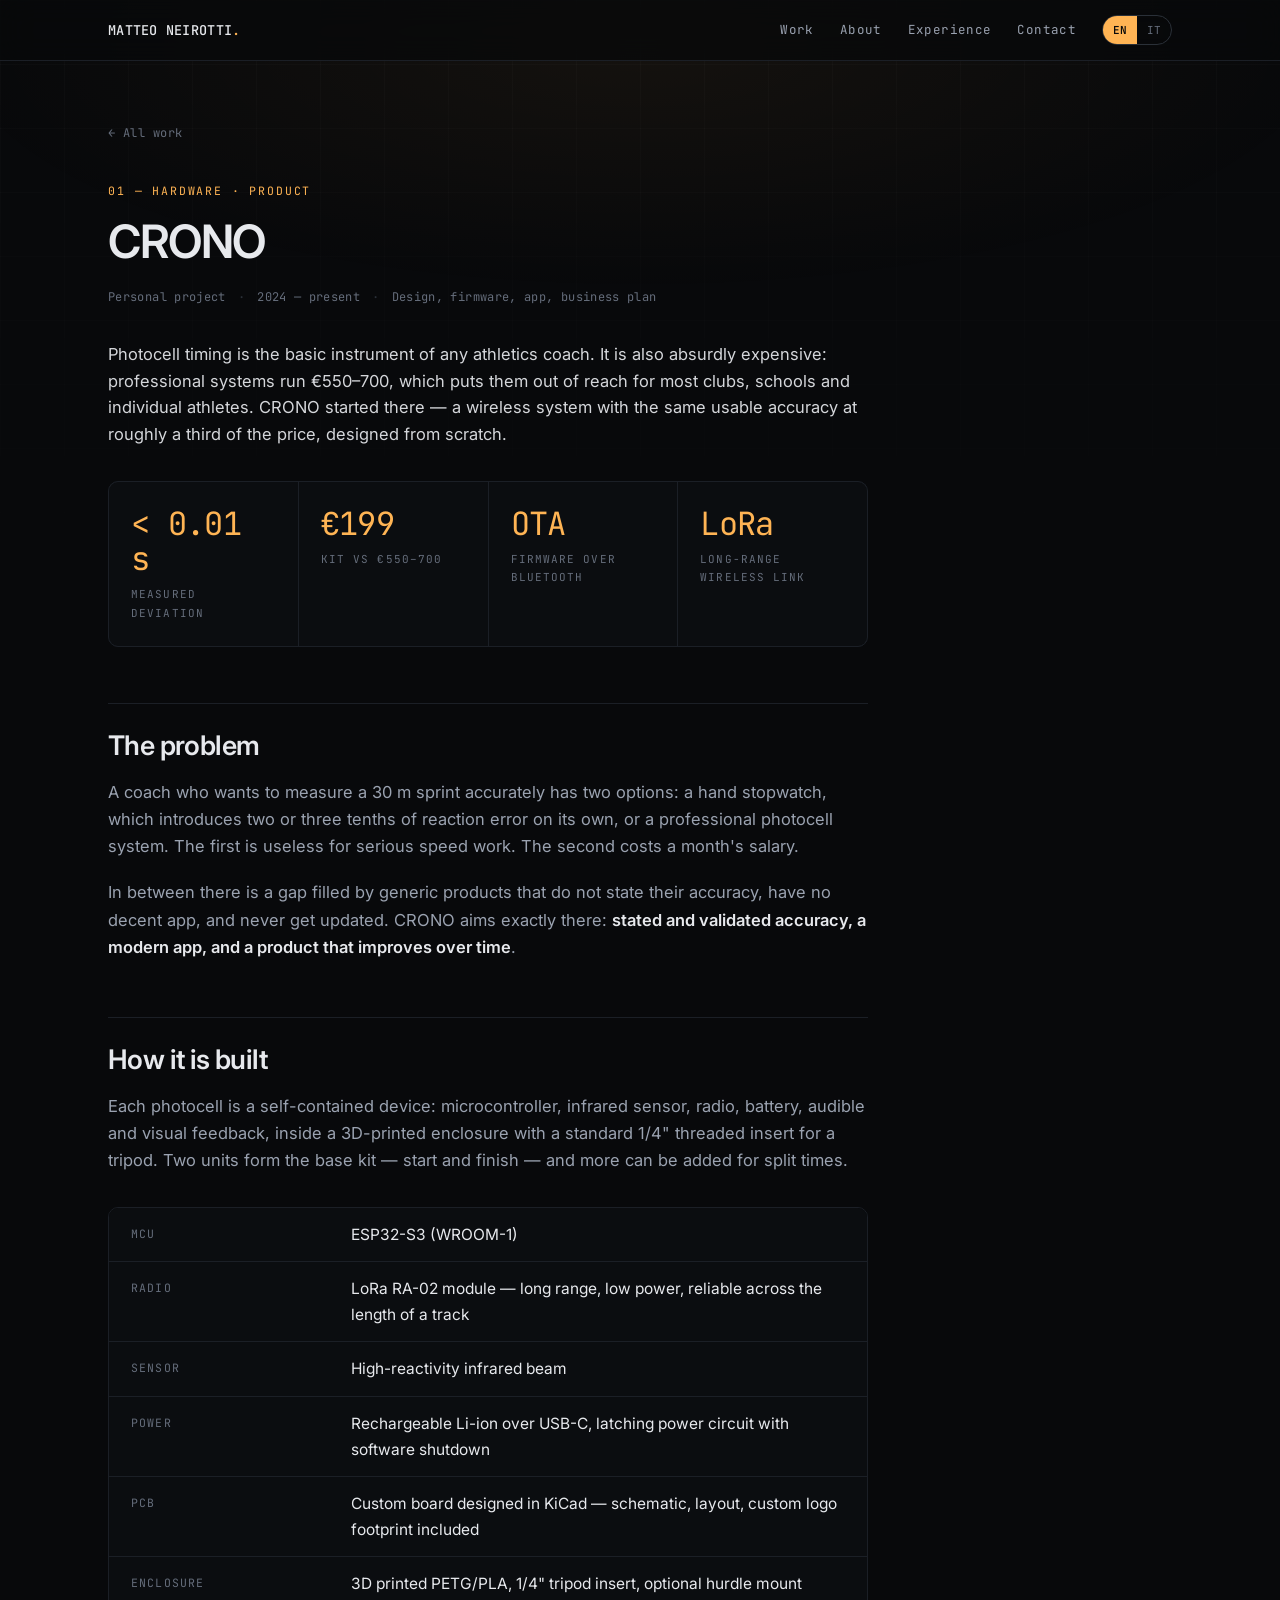
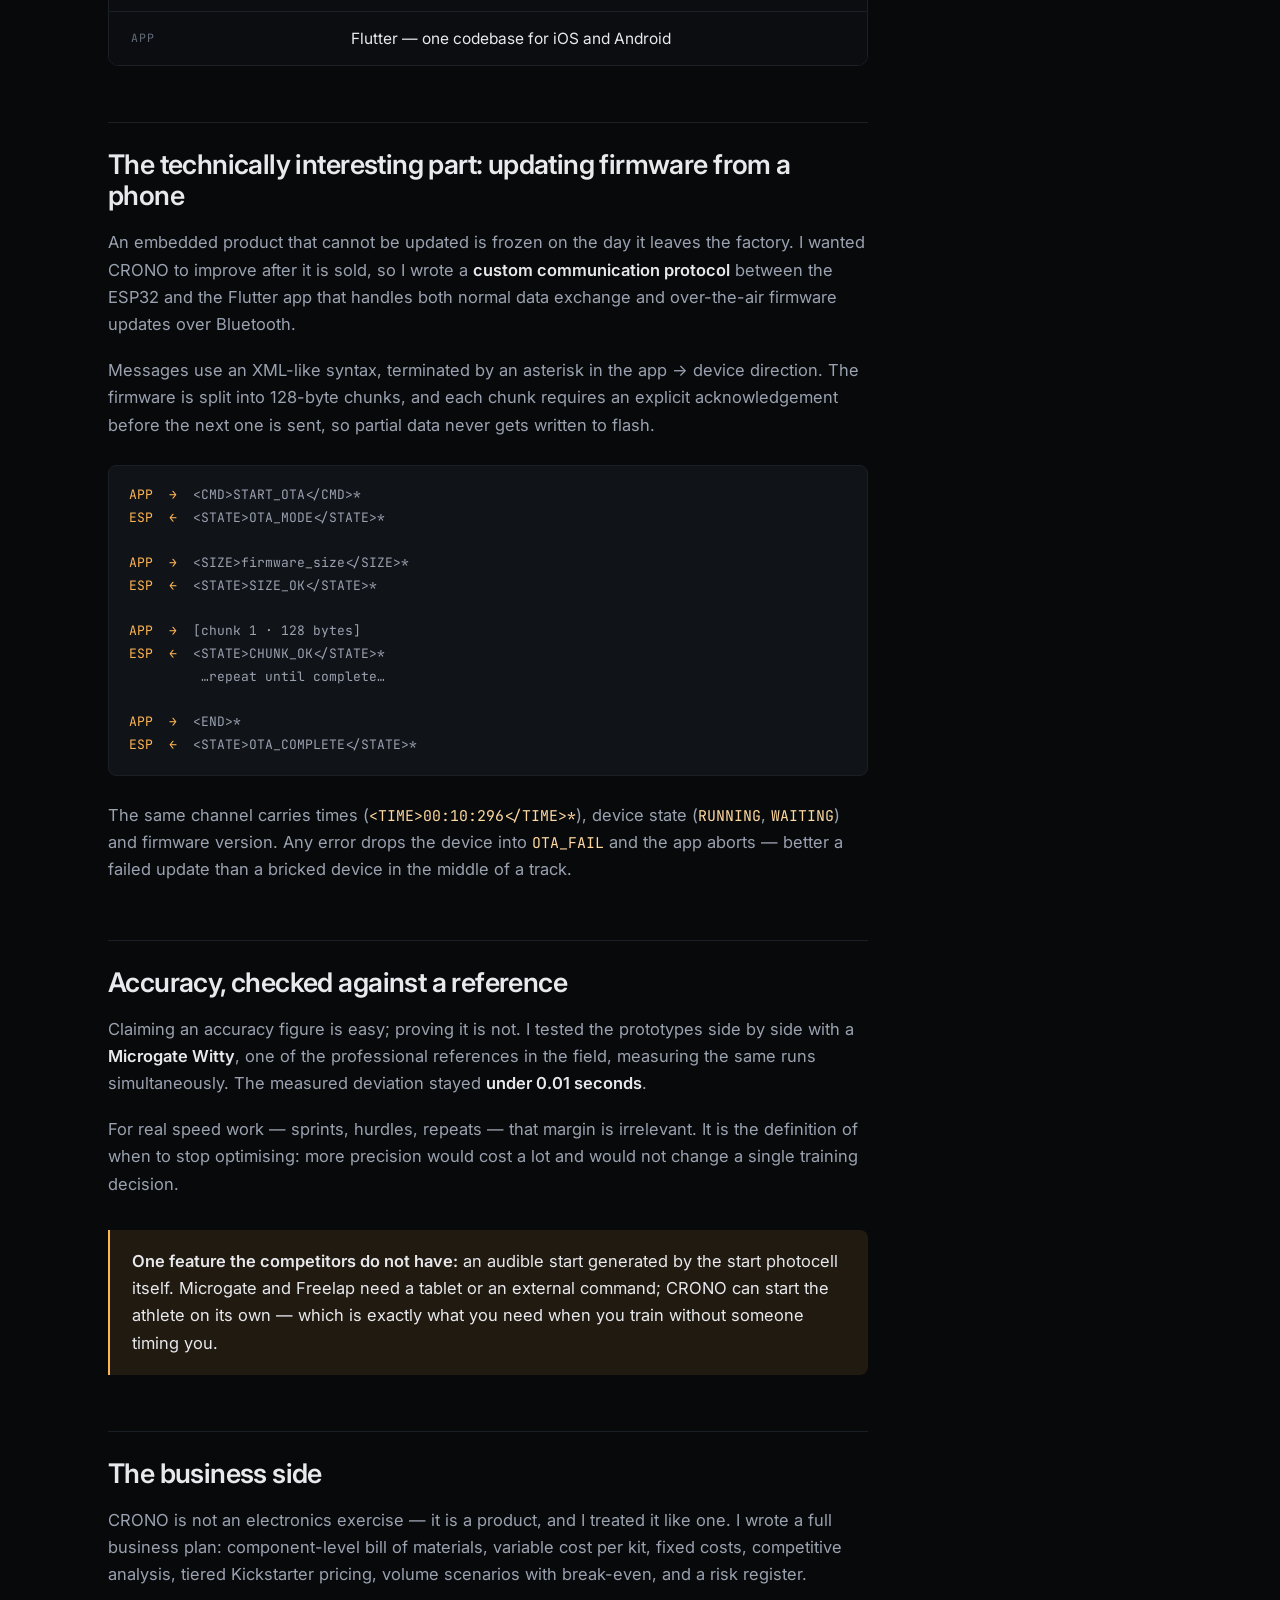
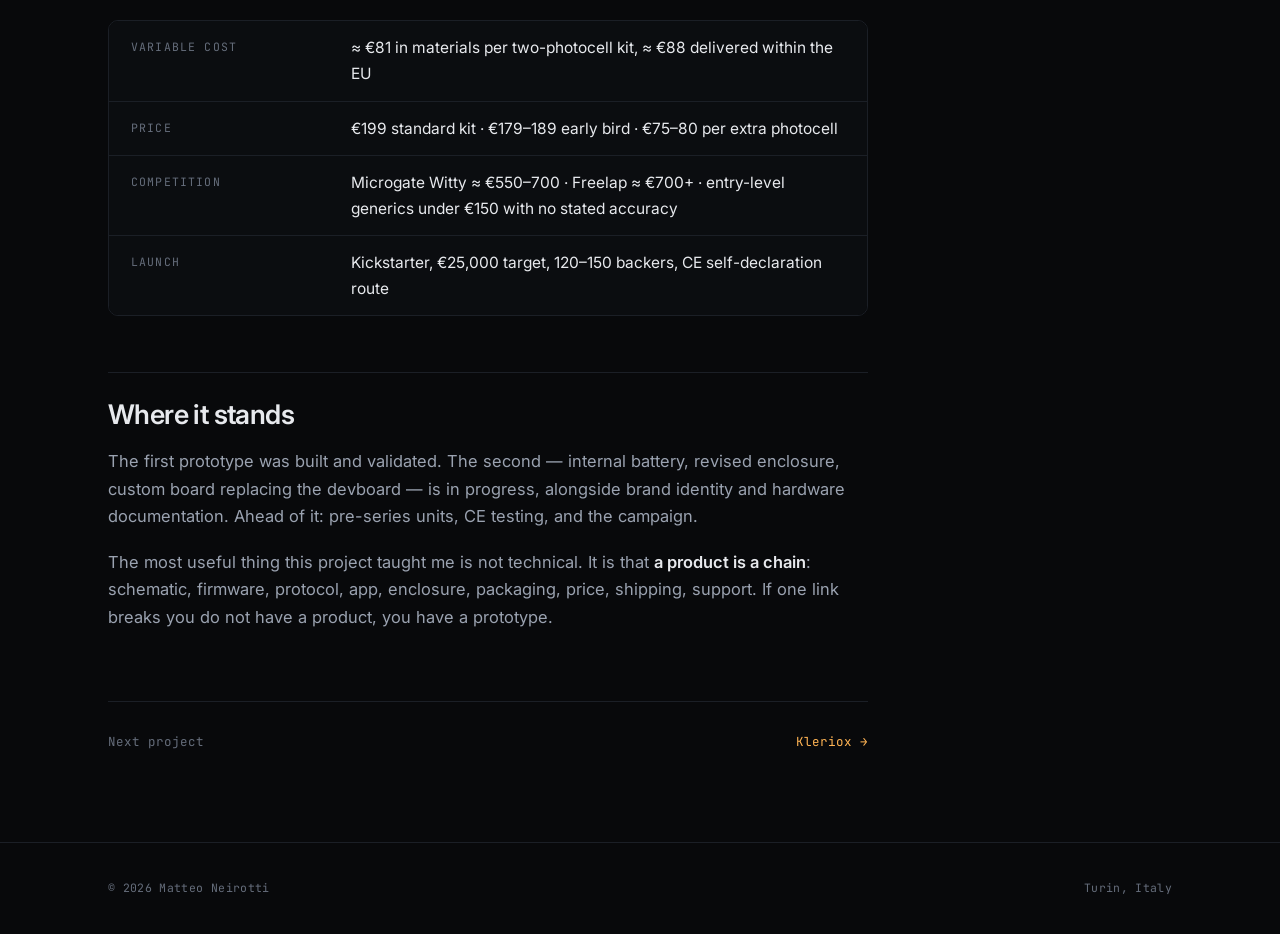
==== projects/crono.html @ 867f2405 "Personal site: CV, projects and work" ====
<!DOCTYPE html>
<html lang="en">
<head>
<meta charset="utf-8">
<meta name="viewport" content="width=device-width, initial-scale=1">
<title>CRONO — wireless timing for track &amp; field · Matteo Neirotti</title>
<meta name="description" content="CRONO: a wireless photocell timing system for athletics. Custom PCB, ESP32-S3 firmware, LoRa link, Flutter app with BLE over-the-air firmware updates. Validated under 0.01 s against Microgate Witty.">
<meta name="theme-color" content="#08090b">
<link rel="preconnect" href="https://fonts.googleapis.com">
<link rel="preconnect" href="https://fonts.gstatic.com" crossorigin>
<link href="https://fonts.googleapis.com/css2?family=Inter:wght@400;500;600;650&family=JetBrains+Mono:wght@400;500&display=swap" rel="stylesheet">
<link rel="stylesheet" href="../assets/site.css">
<link rel="icon" href="data:image/svg+xml,<svg xmlns='http://www.w3.org/2000/svg' viewBox='0 0 32 32'><rect width='32' height='32' rx='7' fill='%2308090b'/><text x='16' y='22' font-family='monospace' font-size='16' font-weight='700' fill='%23ffb454' text-anchor='middle'>M</text></svg>">
</head>
<body>

<header class="site-head">
  <div class="wrap">
    <a class="brand" href="../index.html">MATTEO NEIROTTI<span class="dot">.</span></a>
    <nav class="site-nav">
      <div class="nav-hide">
        <a href="../index.html#work" data-it="Lavori">Work</a>
        <a href="../index.html#about" data-it="Chi sono">About</a>
        <a href="../index.html#experience" data-it="Esperienza">Experience</a>
        <a href="../index.html#contact" data-it="Contatti">Contact</a>
      </div>
      <div class="lang" role="group" aria-label="Language">
        <button type="button" data-lang="en" aria-pressed="true">EN</button>
        <button type="button" data-lang="it" aria-pressed="false">IT</button>
      </div>
    </nav>
  </div>
</header>

<main class="art">
  <div class="wrap">
    <a class="back" href="../index.html#work" data-it="← Tutti i progetti">← All work</a>

    <p class="eyebrow plain" data-it="01 — Hardware · Prodotto">01 — Hardware · Product</p>
    <h1 class="h-lg">CRONO</h1>
    <p class="art-meta">
      <span data-it="Progetto personale">Personal project</span>
      <span data-it="2024 — oggi">2024 — present</span>
      <span data-it="Progettazione, firmware, app, business plan">Design, firmware, app, business plan</span>
    </p>

    <div class="body">

      <p class="lead" data-it="Il cronometraggio a fotocellule è lo strumento base di qualunque allenatore di atletica. È anche assurdamente caro: i sistemi professionali costano fra i 550 e i 700 euro, il che li mette fuori portata per la maggior parte delle società sportive, delle scuole e dei singoli atleti. CRONO nasce da lì — un sistema wireless con la stessa precisione utile, a circa un terzo del prezzo, progettato da zero.">
        Photocell timing is the basic instrument of any athletics coach. It is also absurdly
        expensive: professional systems run €550–700, which puts them out of reach for most
        clubs, schools and individual athletes. CRONO started there — a wireless system with
        the same usable accuracy at roughly a third of the price, designed from scratch.
      </p>

      <div class="metrics">
        <div class="metric">
          <div class="v">&lt; 0.01 s</div>
          <div class="k" data-it="Deviazione misurata">Measured deviation</div>
        </div>
        <div class="metric">
          <div class="v">€199</div>
          <div class="k" data-it="Kit vs €550–700">Kit vs €550–700</div>
        </div>
        <div class="metric">
          <div class="v">OTA</div>
          <div class="k" data-it="Firmware via Bluetooth">Firmware over Bluetooth</div>
        </div>
        <div class="metric">
          <div class="v">LoRa</div>
          <div class="k" data-it="Link wireless a lungo raggio">Long-range wireless link</div>
        </div>
      </div>

      <h2 data-it="Il problema">The problem</h2>
      <p data-it-html="Un allenatore che vuole misurare uno sprint sui 30 metri con una precisione reale ha due opzioni: un cronometro a mano, che introduce da solo due o tre decimi di errore di reazione, oppure un sistema a fotocellule professionale. Il primo è inutile per il lavoro serio sulla velocità. Il secondo costa quanto un mese di stipendio.">
        A coach who wants to measure a 30 m sprint accurately has two options: a hand
        stopwatch, which introduces two or three tenths of reaction error on its own, or a
        professional photocell system. The first is useless for serious speed work. The second
        costs a month's salary.
      </p>
      <p data-it-html="In mezzo c'è un vuoto di mercato riempito da prodotti generici da poche decine di euro che non dichiarano la propria precisione, non hanno un'app decente e non ricevono aggiornamenti. CRONO punta esattamente lì: <strong>precisione dichiarata e validata, app moderna, prodotto che migliora nel tempo</strong>.">
        In between there is a gap filled by generic products that do not state their accuracy,
        have no decent app, and never get updated. CRONO aims exactly there:
        <strong>stated and validated accuracy, a modern app, and a product that improves over
        time</strong>.
      </p>

      <h2 data-it="Come è fatto">How it is built</h2>
      <p data-it="Ogni fotocellula è un dispositivo autonomo: microcontrollore, sensore a infrarossi, radio, batteria, feedback acustico e luminoso, in un guscio stampato in 3D con inserto filettato standard da 1/4 di pollice per il treppiede. Due unità formano il kit base — partenza e arrivo — e se ne possono aggiungere altre per i tempi intermedi.">
        Each photocell is a self-contained device: microcontroller, infrared sensor, radio,
        battery, audible and visual feedback, inside a 3D-printed enclosure with a standard
        1/4" threaded insert for a tripod. Two units form the base kit — start and finish —
        and more can be added for split times.
      </p>

      <dl class="spec">
        <div class="spec-row">
          <dt data-it="Microcontrollore">MCU</dt>
          <dd>ESP32-S3 (WROOM-1)</dd>
        </div>
        <div class="spec-row">
          <dt data-it="Radio">Radio</dt>
          <dd data-it="Modulo LoRa RA-02 — lungo raggio, basso consumo, affidabile sulla lunghezza di una pista">LoRa RA-02 module — long range, low power, reliable across the length of a track</dd>
        </div>
        <div class="spec-row">
          <dt data-it="Sensore">Sensor</dt>
          <dd data-it="Barriera a infrarossi ad alta reattività">High-reactivity infrared beam</dd>
        </div>
        <div class="spec-row">
          <dt data-it="Alimentazione">Power</dt>
          <dd data-it="Li-ion ricaricabile via USB-C, circuito di latching con spegnimento software">Rechargeable Li-ion over USB-C, latching power circuit with software shutdown</dd>
        </div>
        <div class="spec-row">
          <dt>PCB</dt>
          <dd data-it="Scheda progettata su misura in KiCad — schematico, layout, footprint del logo incluso">Custom board designed in KiCad — schematic, layout, custom logo footprint included</dd>
        </div>
        <div class="spec-row">
          <dt data-it="Involucro">Enclosure</dt>
          <dd data-it="Stampa 3D in PETG/PLA, inserto 1/4&quot; per treppiede, supporto opzionale per ostacoli">3D printed PETG/PLA, 1/4" tripod insert, optional hurdle mount</dd>
        </div>
        <div class="spec-row">
          <dt>App</dt>
          <dd data-it="Flutter — un'unica base di codice per iOS e Android">Flutter — one codebase for iOS and Android</dd>
        </div>
      </dl>

      <h2 data-it="La parte tecnicamente interessante: aggiornare il firmware dal telefono">The technically interesting part: updating firmware from a phone</h2>
      <p data-it-html="Un prodotto embedded che non può essere aggiornato è congelato al giorno in cui esce dalla fabbrica. Volevo che CRONO potesse migliorare dopo la vendita, quindi ho scritto un <strong>protocollo di comunicazione su misura</strong> fra l'ESP32 e l'app Flutter che gestisce sia lo scambio dati normale sia l'aggiornamento firmware over-the-air via Bluetooth.">
        An embedded product that cannot be updated is frozen on the day it leaves the factory.
        I wanted CRONO to improve after it is sold, so I wrote a <strong>custom communication
        protocol</strong> between the ESP32 and the Flutter app that handles both normal data
        exchange and over-the-air firmware updates over Bluetooth.
      </p>
      <p data-it-html="I messaggi usano una sintassi in stile XML, terminata da un asterisco nella direzione app → dispositivo. Il firmware viene spezzato in blocchi da 128 byte e ogni blocco richiede un acknowledgement esplicito prima che venga inviato il successivo: nessun dato parziale finisce mai scritto in flash.">
        Messages use an XML-like syntax, terminated by an asterisk in the app → device
        direction. The firmware is split into 128-byte chunks, and each chunk requires an
        explicit acknowledgement before the next one is sent, so partial data never gets
        written to flash.
      </p>

<pre><span class="c">APP  →</span>  &lt;CMD&gt;START_OTA&lt;/CMD&gt;*
<span class="c">ESP  ←</span>  &lt;STATE&gt;OTA_MODE&lt;/STATE&gt;*

<span class="c">APP  →</span>  &lt;SIZE&gt;firmware_size&lt;/SIZE&gt;*
<span class="c">ESP  ←</span>  &lt;STATE&gt;SIZE_OK&lt;/STATE&gt;*

<span class="c">APP  →</span>  [chunk 1 · 128 bytes]
<span class="c">ESP  ←</span>  &lt;STATE&gt;CHUNK_OK&lt;/STATE&gt;*
         …repeat until complete…

<span class="c">APP  →</span>  &lt;END&gt;*
<span class="c">ESP  ←</span>  &lt;STATE&gt;OTA_COMPLETE&lt;/STATE&gt;*</pre>

      <p data-it-html="Lo stesso canale trasporta i tempi (<code>&amp;lt;TIME&amp;gt;00:10:296&amp;lt;/TIME&amp;gt;*</code>), lo stato del dispositivo (<code>RUNNING</code>, <code>WAITING</code>) e la versione firmware. Qualunque errore fa cadere il dispositivo in <code>OTA_FAIL</code> e l'app interrompe l'operazione — meglio un aggiornamento fallito che un dispositivo mattonato in mezzo a una pista.">
        The same channel carries times (<code>&lt;TIME&gt;00:10:296&lt;/TIME&gt;*</code>), device
        state (<code>RUNNING</code>, <code>WAITING</code>) and firmware version. Any error drops
        the device into <code>OTA_FAIL</code> and the app aborts — better a failed update than a
        bricked device in the middle of a track.
      </p>

      <h2 data-it="Precisione, verificata contro un riferimento">Accuracy, checked against a reference</h2>
      <p data-it-html="Dichiarare una precisione è facile; dimostrarla no. Ho testato i prototipi in parallelo con un <strong>Microgate Witty</strong>, uno dei riferimenti professionali del settore, misurando le stesse corse contemporaneamente. La deviazione misurata è rimasta <strong>sotto i 0,01 secondi</strong>.">
        Claiming an accuracy figure is easy; proving it is not. I tested the prototypes side by
        side with a <strong>Microgate Witty</strong>, one of the professional references in the
        field, measuring the same runs simultaneously. The measured deviation stayed
        <strong>under 0.01 seconds</strong>.
      </p>
      <p data-it="Per il lavoro reale sulla velocità — sprint, ostacoli, ripetute — quel margine è irrilevante. È la definizione di quando smettere di ottimizzare: la precisione in più costerebbe molto e non cambierebbe una singola decisione di allenamento.">
        For real speed work — sprints, hurdles, repeats — that margin is irrelevant. It is the
        definition of when to stop optimising: more precision would cost a lot and would not
        change a single training decision.
      </p>

      <div class="note">
        <p data-it-html="<strong>Una funzione che i concorrenti non hanno:</strong> lo start sonoro generato direttamente dalla fotocellula di partenza. Microgate e Freelap richiedono un tablet o un comando esterno; CRONO fa partire l'atleta da solo, il che è esattamente quello che serve quando ti alleni senza qualcuno che ti cronometra.">
          <strong>One feature the competitors do not have:</strong> an audible start generated
          by the start photocell itself. Microgate and Freelap need a tablet or an external
          command; CRONO can start the athlete on its own — which is exactly what you need when
          you train without someone timing you.
        </p>
      </div>

      <h2 data-it="Il lato business">The business side</h2>
      <p data-it-html="CRONO non è un esercizio di elettronica: è un prodotto, e l'ho trattato come tale. Ho scritto un business plan completo — distinta base a livello di componente, costi variabili per kit, costi fissi, analisi competitiva, strategia di prezzo su più fasce Kickstarter, scenari di volume con break-even e registro dei rischi.">
        CRONO is not an electronics exercise — it is a product, and I treated it like one. I
        wrote a full business plan: component-level bill of materials, variable cost per kit,
        fixed costs, competitive analysis, tiered Kickstarter pricing, volume scenarios with
        break-even, and a risk register.
      </p>

      <dl class="spec">
        <div class="spec-row">
          <dt data-it="Costo variabile">Variable cost</dt>
          <dd data-it="≈ 81 € di materiali per kit da due fotocellule, ≈ 88 € spedito nella UE">≈ €81 in materials per two-photocell kit, ≈ €88 delivered within the EU</dd>
        </div>
        <div class="spec-row">
          <dt data-it="Prezzo">Price</dt>
          <dd data-it="199 € kit standard · 179–189 € early bird · 75–80 € fotocellula aggiuntiva">€199 standard kit · €179–189 early bird · €75–80 per extra photocell</dd>
        </div>
        <div class="spec-row">
          <dt data-it="Concorrenti">Competition</dt>
          <dd data-it="Microgate Witty ≈ 550–700 € · Freelap ≈ 700 €+ · generici entry-level sotto i 150 € senza precisione dichiarata">Microgate Witty ≈ €550–700 · Freelap ≈ €700+ · entry-level generics under €150 with no stated accuracy</dd>
        </div>
        <div class="spec-row">
          <dt data-it="Lancio">Launch</dt>
          <dd data-it="Kickstarter, obiettivo 25.000 €, 120–150 backer, certificazione CE in autodichiarazione">Kickstarter, €25,000 target, 120–150 backers, CE self-declaration route</dd>
        </div>
      </dl>

      <h2 data-it="Stato attuale">Where it stands</h2>
      <p data-it-html="Il primo prototipo è stato costruito e validato. Il secondo — batteria interna, involucro rivisto, scheda custom al posto della devboard — è in corso, insieme all'identità di marca e alla documentazione hardware. Il percorso davanti è pre-serie, test CE e campagna.">
        The first prototype was built and validated. The second — internal battery, revised
        enclosure, custom board replacing the devboard — is in progress, alongside brand
        identity and hardware documentation. Ahead of it: pre-series units, CE testing, and the
        campaign.
      </p>
      <p data-it-html="La cosa più utile che questo progetto mi ha insegnato non è tecnica. È che <strong>un prodotto è una catena</strong>: schematico, firmware, protocollo, app, involucro, packaging, prezzo, spedizione, supporto. Se una maglia si rompe non hai un prodotto, hai un prototipo.">
        The most useful thing this project taught me is not technical. It is that
        <strong>a product is a chain</strong>: schematic, firmware, protocol, app, enclosure,
        packaging, price, shipping, support. If one link breaks you do not have a product, you
        have a prototype.
      </p>

      <div class="next">
        <span class="dim" data-it="Progetto successivo">Next project</span>
        <a href="kleriox.html" data-it="Kleriox →">Kleriox →</a>
      </div>

    </div>
  </div>
</main>

<footer class="site-foot">
  <div class="wrap">
    <p>© <span class="yr">2026</span> Matteo Neirotti</p>
    <p data-it="Torino, Italia">Turin, Italy</p>
  </div>
</footer>

<script>document.querySelectorAll('.yr').forEach(function(e){e.textContent=new Date().getFullYear()});</script>
<script src="../assets/site.js"></script>
</body>
</html>
---- assets/site.css ----
/* ============================================================
   matteoneirotti.com — design system
   Dark / technical. One accent. Everything else is structure.
   ============================================================ */

:root{
  --bg:        #08090b;
  --bg-2:      #0b0d10;
  --surface:   #101318;
  --surface-2: #14181e;
  --line:      #1b1f26;
  --line-2:    #2a3038;
  --text:      #e7e9ed;
  --muted:     #9aa2b0;
  --dim:       #656d7b;
  --accent:    #ffb454;
  --accent-2:  #ffd9a0;
  --accent-bg: rgba(255,180,84,.10);
  --mono: "JetBrains Mono", ui-monospace, SFMono-Regular, Menlo, Consolas, monospace;
  --sans: "Inter", -apple-system, BlinkMacSystemFont, "Segoe UI", Roboto, Helvetica, Arial, sans-serif;
  --max: 1120px;
  --narrow: 760px;
  --ease: cubic-bezier(.2,.7,.3,1);
}

*,*::before,*::after{ box-sizing:border-box; }

html{ scroll-behavior:smooth; -webkit-text-size-adjust:100%; }
@media (prefers-reduced-motion:reduce){ html{scroll-behavior:auto} *{animation:none!important;transition:none!important} }

body{
  margin:0;
  background:var(--bg);
  color:var(--text);
  font-family:var(--sans);
  font-size:17px;
  line-height:1.65;
  -webkit-font-smoothing:antialiased;
  text-rendering:optimizeLegibility;
}

/* faint engineering grid + top glow */
body::before{
  content:"";
  position:fixed; inset:0; z-index:0; pointer-events:none;
  background-image:
    linear-gradient(to right, rgba(255,255,255,.022) 1px, transparent 1px),
    linear-gradient(to bottom, rgba(255,255,255,.022) 1px, transparent 1px);
  background-size:64px 64px;
  mask-image:linear-gradient(to bottom, rgba(0,0,0,.9), transparent 70%);
  -webkit-mask-image:linear-gradient(to bottom, rgba(0,0,0,.9), transparent 70%);
}
body::after{
  content:"";
  position:fixed; top:-25vh; left:50%; transform:translateX(-50%);
  width:120vw; height:60vh; z-index:0; pointer-events:none;
  background:radial-gradient(ellipse at center, rgba(255,180,84,.055), transparent 65%);
}
main,header,footer{ position:relative; z-index:1; }

a{ color:inherit; }
img{ max-width:100%; display:block; }
hr{ border:0; border-top:1px solid var(--line); margin:0; }

.wrap{ width:100%; max-width:var(--max); margin:0 auto; padding:0 28px; }
.narrow{ max-width:var(--narrow); }

/* ---------- header ---------- */
.site-head{
  position:sticky; top:0; z-index:50;
  background:rgba(8,9,11,.72);
  backdrop-filter:blur(14px); -webkit-backdrop-filter:blur(14px);
  border-bottom:1px solid var(--line);
}
.site-head .wrap{ display:flex; align-items:center; gap:24px; height:60px; }
.brand{
  font-family:var(--mono); font-size:13.5px; letter-spacing:.02em;
  text-decoration:none; font-weight:500; white-space:nowrap;
}
.brand .dot{ color:var(--accent); }
.site-nav{ margin-left:auto; display:flex; align-items:center; gap:26px; }
.site-nav a{
  font-family:var(--mono); font-size:12.5px; letter-spacing:.03em;
  color:var(--muted); text-decoration:none; transition:color .18s var(--ease);
}
.site-nav a:hover{ color:var(--text); }
.lang{
  display:flex; border:1px solid var(--line-2); border-radius:999px; overflow:hidden;
  font-family:var(--mono); font-size:11px; letter-spacing:.06em;
}
.lang button{
  background:none; border:0; color:var(--dim); cursor:pointer;
  padding:5px 10px; font:inherit; transition:.18s var(--ease);
}
.lang button:hover{ color:var(--text); }
.lang button[aria-pressed="true"]{ background:var(--accent); color:#0a0a0a; font-weight:600; }
.nav-hide{ display:flex; gap:26px; }
@media (max-width:720px){ .nav-hide{ display:none; } }

/* ---------- type ---------- */
h1,h2,h3,h4{ line-height:1.15; margin:0; letter-spacing:-.02em; font-weight:600; }
.h-xl{ font-size:clamp(40px,7.5vw,74px); letter-spacing:-.035em; font-weight:650; }
.h-lg{ font-size:clamp(30px,4.6vw,46px); letter-spacing:-.03em; }
.h-md{ font-size:clamp(22px,2.8vw,29px); letter-spacing:-.022em; }
.h-sm{ font-size:19px; letter-spacing:-.015em; }
p{ margin:0 0 1.15em; color:var(--muted); }
p.lead{ font-size:clamp(18px,2.1vw,21px); line-height:1.6; color:var(--text); opacity:.92; }
strong{ color:var(--text); font-weight:600; }
.muted{ color:var(--muted); }
.dim{ color:var(--dim); }

.eyebrow{
  font-family:var(--mono); font-size:11.5px; letter-spacing:.16em;
  text-transform:uppercase; color:var(--accent); margin:0 0 14px;
  display:flex; align-items:center; gap:12px;
}
.eyebrow::after{ content:""; flex:1; height:1px; background:linear-gradient(to right,var(--line-2),transparent); }
.eyebrow.plain::after{ display:none; }

/* ---------- sections ---------- */
section{ padding:86px 0; border-top:1px solid var(--line); }
section:first-of-type{ border-top:0; }
@media (max-width:720px){ section{ padding:60px 0; } }

/* ---------- hero ---------- */
.hero{ padding:clamp(70px,13vh,130px) 0 84px; border-top:0; }
.hero .status{
  display:inline-flex; align-items:center; gap:9px;
  font-family:var(--mono); font-size:11.5px; letter-spacing:.1em; text-transform:uppercase;
  color:var(--accent); background:var(--accent-bg);
  border:1px solid rgba(255,180,84,.24); border-radius:999px; padding:6px 14px; margin-bottom:30px;
}
.pulse{ width:6px; height:6px; border-radius:50%; background:var(--accent); box-shadow:0 0 0 0 rgba(255,180,84,.6); animation:pulse 2.4s infinite; }
@keyframes pulse{ 70%{box-shadow:0 0 0 8px rgba(255,180,84,0)} 100%{box-shadow:0 0 0 0 rgba(255,180,84,0)} }
.hero h1{ margin-bottom:22px; }
.hero .role{
  font-family:var(--mono); font-size:clamp(13px,1.6vw,15px); color:var(--accent-2);
  letter-spacing:.01em; margin-bottom:26px;
}
.hero p.lead{ max-width:660px; }
.facts{
  display:flex; flex-wrap:wrap; gap:10px 0; margin-top:36px;
  font-family:var(--mono); font-size:12px; color:var(--dim); letter-spacing:.02em;
}
.facts span:not(:last-child)::after{ content:"/"; margin:0 14px; color:var(--line-2); }

/* ---------- buttons ---------- */
.btn-row{ display:flex; flex-wrap:wrap; gap:12px; margin-top:34px; }
.btn{
  display:inline-flex; align-items:center; gap:9px;
  font-family:var(--mono); font-size:12.5px; letter-spacing:.03em;
  padding:11px 20px; border-radius:6px; text-decoration:none;
  border:1px solid var(--line-2); color:var(--text);
  transition:.2s var(--ease);
}
.btn:hover{ border-color:var(--accent); color:var(--accent); transform:translateY(-1px); }
.btn.primary{ background:var(--accent); color:#0a0a0a; border-color:var(--accent); font-weight:600; }
.btn.primary:hover{ background:var(--accent-2); border-color:var(--accent-2); color:#0a0a0a; }

/* ---------- project cards ---------- */
.cards{ display:grid; gap:1px; background:var(--line); border:1px solid var(--line); border-radius:10px; overflow:hidden; }
.card{
  background:var(--bg-2); padding:34px 32px; text-decoration:none; display:block;
  transition:background .22s var(--ease); position:relative;
}
.card:hover{ background:var(--surface-2); }
.card-top{ display:flex; align-items:baseline; gap:16px; margin-bottom:14px; }
.card-num{ font-family:var(--mono); font-size:11.5px; color:var(--accent); letter-spacing:.1em; }
.card-kind{ font-family:var(--mono); font-size:11px; color:var(--dim); letter-spacing:.12em; text-transform:uppercase; margin-left:auto; }
.card h3{ font-size:25px; margin-bottom:10px; letter-spacing:-.024em; }
.card p{ margin:0 0 18px; font-size:15.5px; max-width:62ch; }
.tags{ display:flex; flex-wrap:wrap; gap:7px; }
.tag{
  font-family:var(--mono); font-size:10.5px; letter-spacing:.06em; text-transform:uppercase;
  color:var(--dim); border:1px solid var(--line-2); border-radius:4px; padding:3px 8px;
}
.card .go{
  font-family:var(--mono); font-size:12px; color:var(--accent); letter-spacing:.04em;
  margin-top:20px; display:inline-block; opacity:0; transform:translateX(-6px);
  transition:.24s var(--ease);
}
.card:hover .go{ opacity:1; transform:translateX(0); }
@media (max-width:720px){ .card .go{ opacity:1; transform:none; } .card{ padding:28px 22px; } }

/* ---------- metrics ---------- */
.metrics{ display:grid; grid-template-columns:repeat(auto-fit,minmax(160px,1fr)); gap:1px; background:var(--line); border:1px solid var(--line); border-radius:10px; overflow:hidden; margin:34px 0; }
.metric{ background:var(--bg-2); padding:24px 22px; }
.metric .v{ font-family:var(--mono); font-size:clamp(24px,3.4vw,32px); color:var(--accent); letter-spacing:-.02em; line-height:1.1; }
.metric .k{ font-family:var(--mono); font-size:11px; text-transform:uppercase; letter-spacing:.1em; color:var(--dim); margin-top:9px; }

/* ---------- timeline ---------- */
.tl{ display:grid; gap:0; }
.tl-item{
  display:grid; grid-template-columns:190px 1fr; gap:34px;
  padding:30px 0; border-top:1px solid var(--line);
}
.tl-item:first-child{ border-top:0; padding-top:0; }
.tl-when{ font-family:var(--mono); font-size:12.5px; color:var(--accent); letter-spacing:.02em; padding-top:5px; }
.tl-when .where{ display:block; color:var(--dim); margin-top:6px; letter-spacing:.03em; }
.tl-body h3{ font-size:20px; margin-bottom:4px; }
.tl-org{ font-family:var(--mono); font-size:12.5px; color:var(--muted); margin-bottom:12px; }
.tl-body ul{ margin:0; padding-left:19px; color:var(--muted); font-size:15.5px; }
.tl-body li{ margin-bottom:7px; }
.tl-body li::marker{ color:var(--line-2); }
@media (max-width:760px){ .tl-item{ grid-template-columns:1fr; gap:12px; } }

/* ---------- generic two-col list ---------- */
.grid2{ display:grid; grid-template-columns:repeat(auto-fit,minmax(280px,1fr)); gap:34px; }
.grid3{ display:grid; grid-template-columns:repeat(auto-fit,minmax(220px,1fr)); gap:30px; }
.block h4{ font-family:var(--mono); font-size:11.5px; text-transform:uppercase; letter-spacing:.13em; color:var(--accent); margin-bottom:14px; font-weight:500; }
.block ul{ list-style:none; margin:0; padding:0; }
.block li{ color:var(--muted); font-size:15px; padding:7px 0; border-top:1px solid var(--line); }
.block li:first-child{ border-top:0; }
.block li .s{ display:block; font-family:var(--mono); font-size:11.5px; color:var(--dim); margin-top:3px; }

/* ---------- article (detail pages) ---------- */
.art{ padding:56px 0 90px; }
.back{
  font-family:var(--mono); font-size:12px; color:var(--dim); text-decoration:none;
  letter-spacing:.04em; display:inline-block; margin-bottom:38px; transition:color .18s var(--ease);
}
.back:hover{ color:var(--accent); }
.art h1{ margin-bottom:20px; }
.art-meta{
  font-family:var(--mono); font-size:12px; color:var(--dim); letter-spacing:.03em;
  display:flex; flex-wrap:wrap; gap:8px 0; margin-bottom:34px;
}
.art-meta span:not(:last-child)::after{ content:"·"; margin:0 12px; color:var(--line-2); }
.art .body{ max-width:var(--narrow); }
.art .body h2{
  font-size:clamp(21px,2.6vw,27px); margin:56px 0 18px; letter-spacing:-.022em;
  padding-top:26px; border-top:1px solid var(--line);
}
.art .body h3{ font-size:18px; margin:34px 0 12px; }
.art .body p{ font-size:16.5px; }
.art .body ul,.art .body ol{ color:var(--muted); font-size:16.5px; padding-left:20px; margin:0 0 1.2em; }
.art .body li{ margin-bottom:9px; }
.art .body li::marker{ color:var(--accent); }
.art .body li strong{ color:var(--text); }

.spec{ border:1px solid var(--line); border-radius:10px; overflow:hidden; margin:32px 0; }
.spec-row{ display:grid; grid-template-columns:200px 1fr; gap:20px; padding:14px 22px; border-top:1px solid var(--line); background:var(--bg-2); }
.spec-row:first-child{ border-top:0; }
.spec-row dt{ font-family:var(--mono); font-size:11.5px; text-transform:uppercase; letter-spacing:.1em; color:var(--dim); padding-top:3px; }
.spec-row dd{ margin:0; font-size:15.5px; color:var(--text); }
@media (max-width:640px){ .spec-row{ grid-template-columns:1fr; gap:5px; } }

.note{
  border-left:2px solid var(--accent); background:var(--accent-bg);
  padding:18px 22px; border-radius:0 8px 8px 0; margin:32px 0;
}
.note p{ margin:0; color:var(--text); font-size:15.5px; }

pre{
  background:var(--surface); border:1px solid var(--line); border-radius:8px;
  padding:18px 20px; overflow-x:auto; margin:26px 0;
  font-family:var(--mono); font-size:13px; line-height:1.75; color:var(--muted);
}
pre .c{ color:var(--accent); }
code{ font-family:var(--mono); font-size:.9em; color:var(--accent-2); }

.next{
  display:flex; justify-content:space-between; align-items:center; gap:20px; flex-wrap:wrap;
  border-top:1px solid var(--line); margin-top:70px; padding-top:30px;
  font-family:var(--mono); font-size:12.5px;
}
.next a{ color:var(--accent); text-decoration:none; }
.next a:hover{ color:var(--accent-2); }

/* ---------- contact ---------- */
.contact-links{ display:grid; grid-template-columns:repeat(auto-fit,minmax(230px,1fr)); gap:1px; background:var(--line); border:1px solid var(--line); border-radius:10px; overflow:hidden; margin-top:34px; }
.contact-links a{ background:var(--bg-2); padding:24px 24px; text-decoration:none; transition:background .2s var(--ease); }
.contact-links a:hover{ background:var(--surface-2); }
.contact-links .k{ font-family:var(--mono); font-size:11px; text-transform:uppercase; letter-spacing:.12em; color:var(--dim); margin-bottom:8px; }
.contact-links .v{ font-size:16px; color:var(--text); word-break:break-word; }
.contact-links a:hover .v{ color:var(--accent); }

/* ---------- footer ---------- */
.site-foot{ border-top:1px solid var(--line); padding:36px 0; }
.site-foot .wrap{ display:flex; flex-wrap:wrap; gap:14px; justify-content:space-between; align-items:center; }
.site-foot p{ margin:0; font-family:var(--mono); font-size:11.5px; color:var(--dim); letter-spacing:.03em; }

/* ---------- reveal ---------- */
.rv{ opacity:0; transform:translateY(14px); transition:opacity .7s var(--ease), transform .7s var(--ease); }
.rv.in{ opacity:1; transform:none; }
@media (prefers-reduced-motion:reduce){ .rv{ opacity:1; transform:none; } }
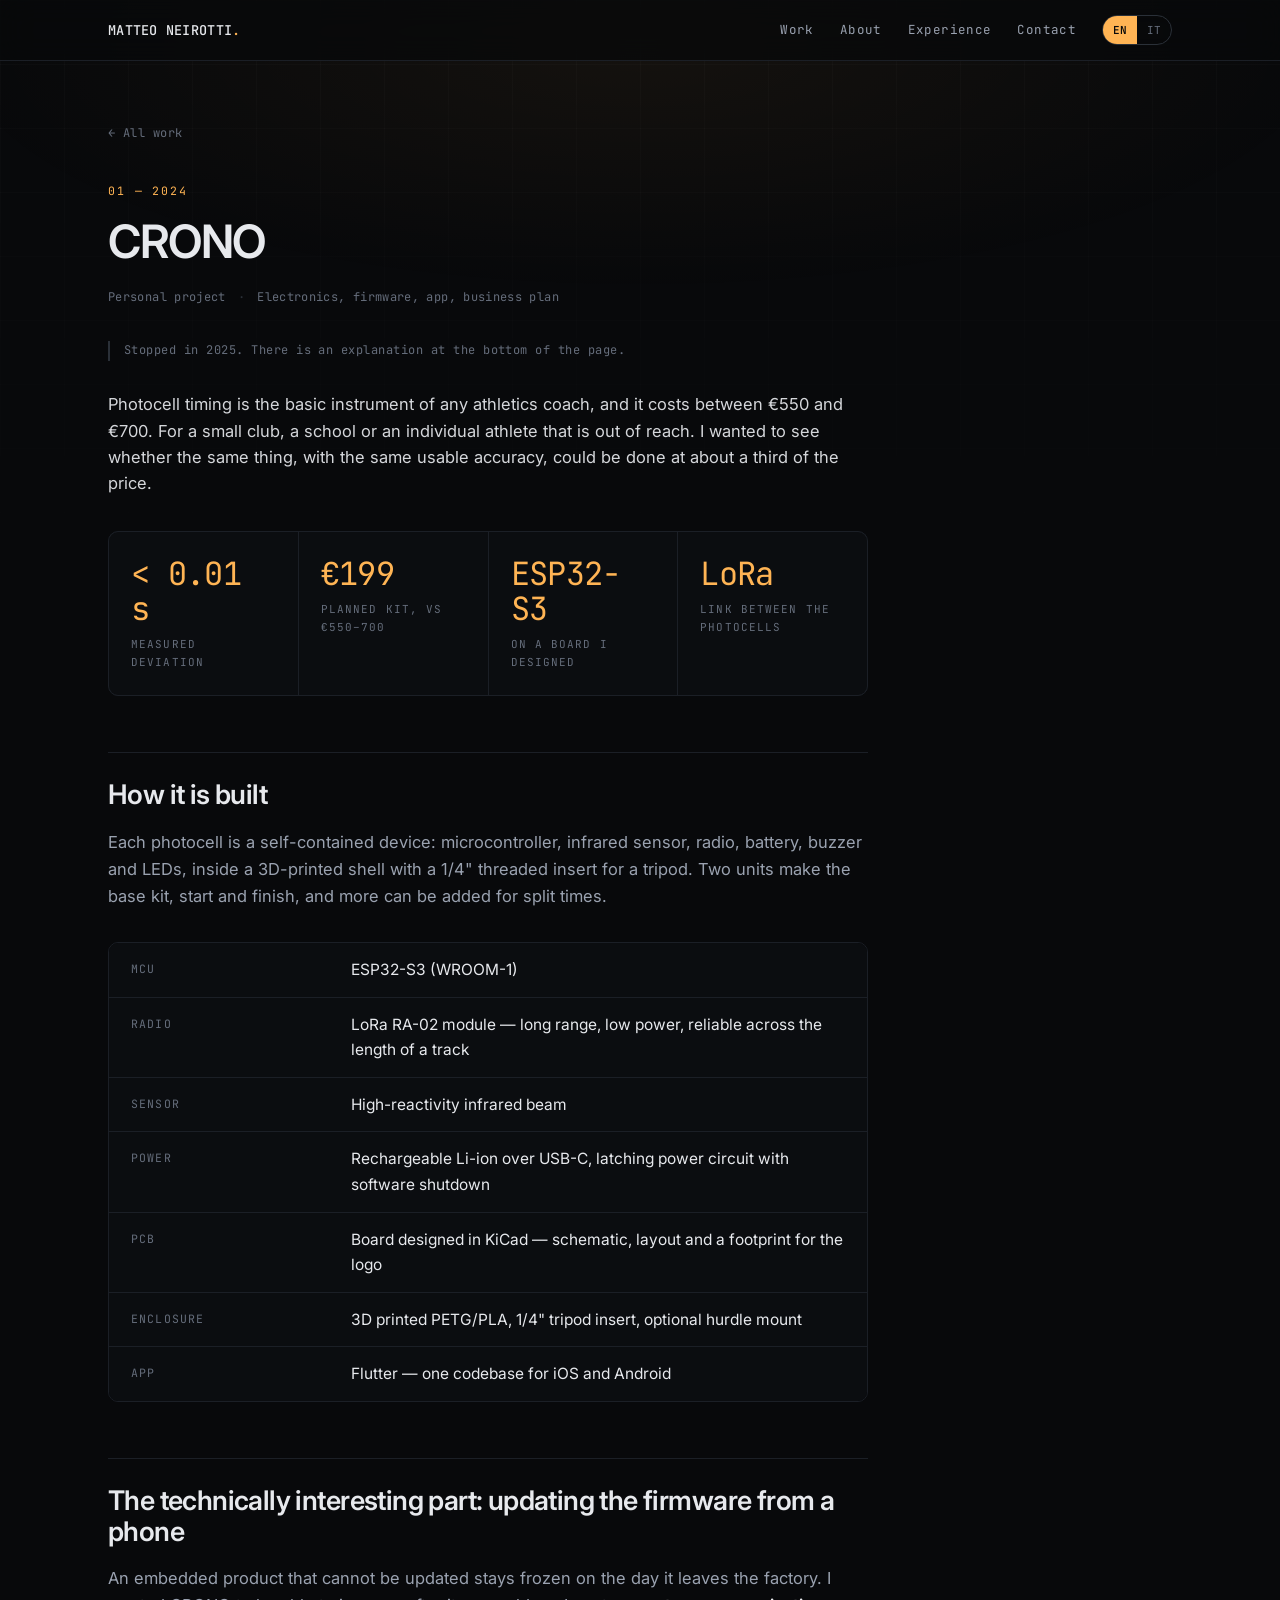
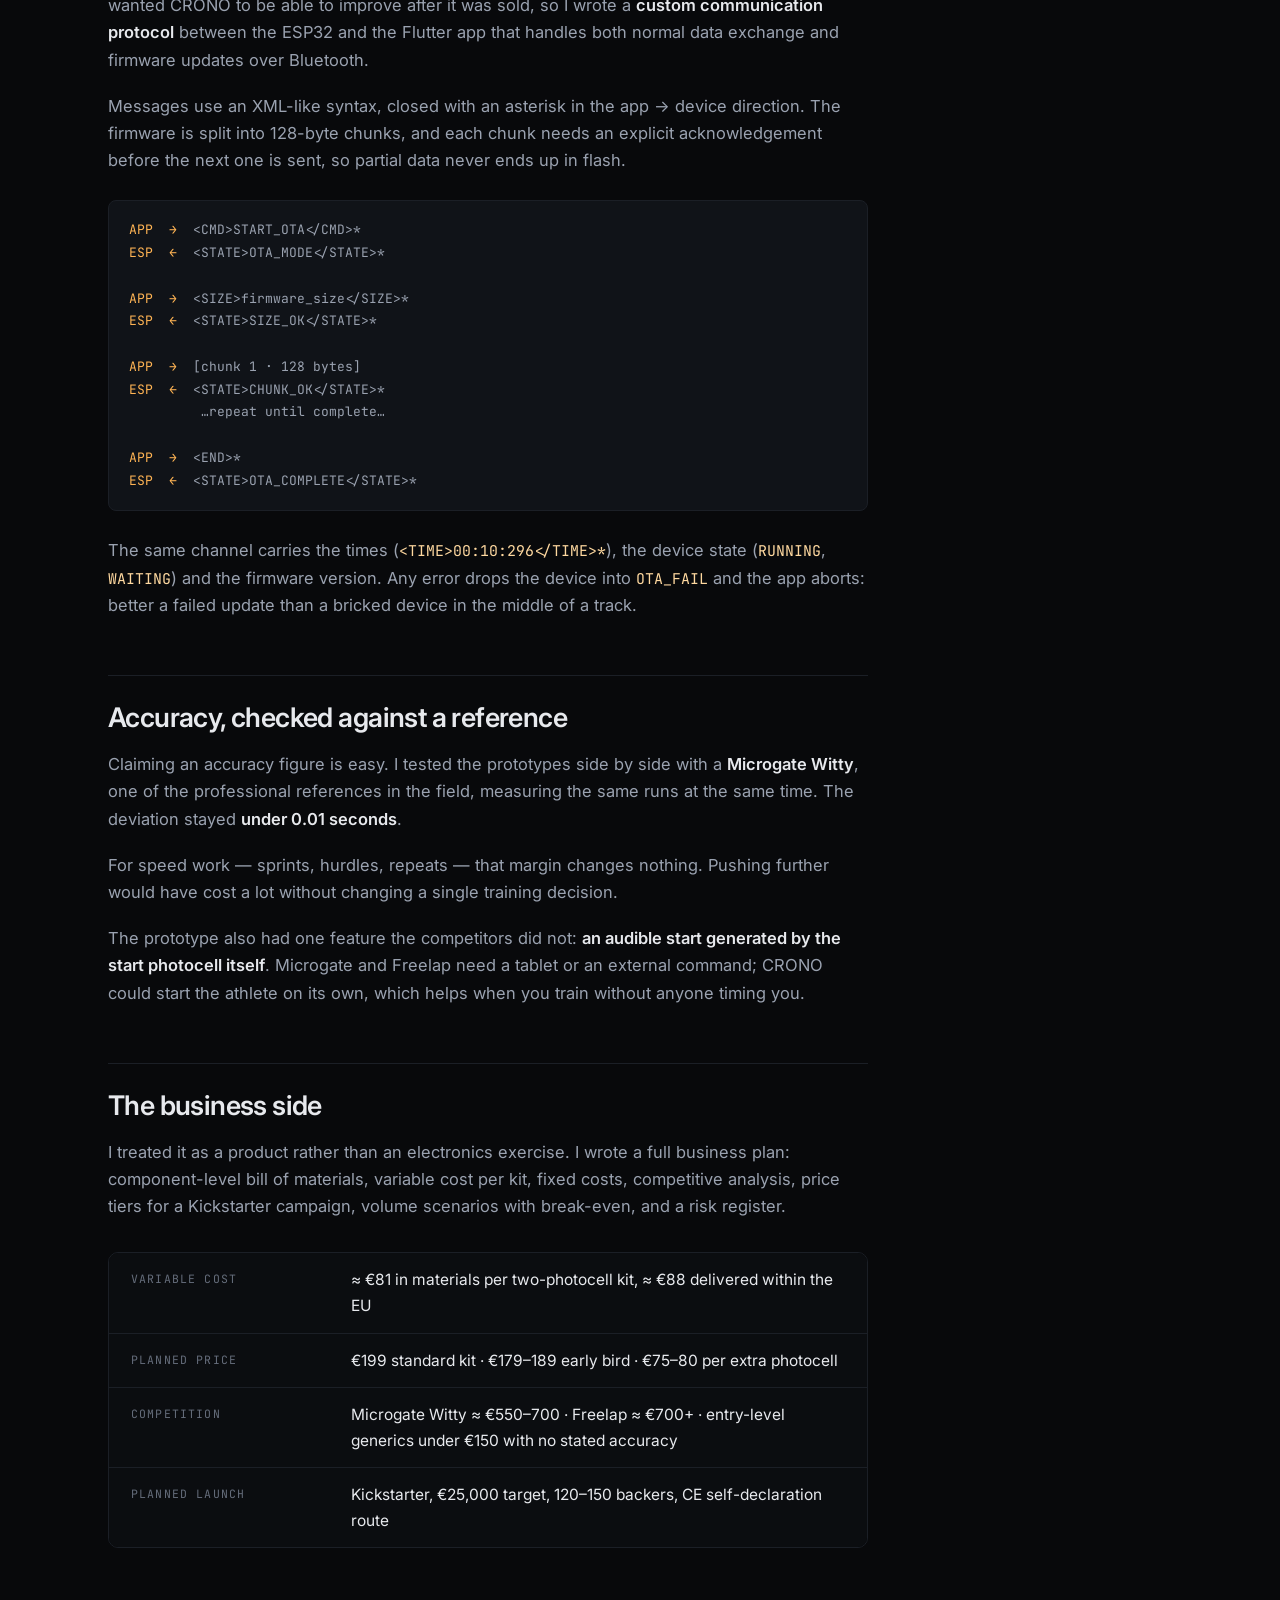
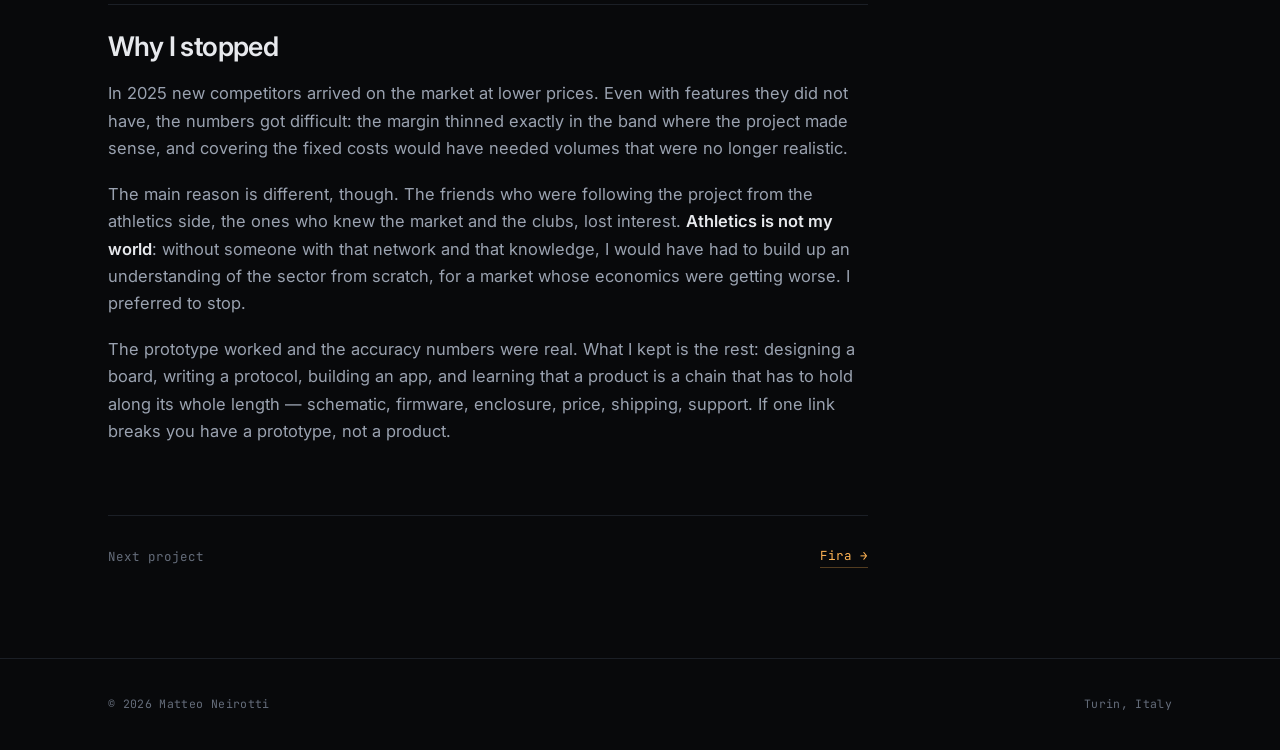
==== commit 221221af: "Plainer voice, project years, CRONO archived with reasons, Fira page replaces Kleriox, recession cha" ====
--- a/projects/crono.html
+++ b/projects/crono.html
@@ -3,8 +3,8 @@
 <head>
 <meta charset="utf-8">
 <meta name="viewport" content="width=device-width, initial-scale=1">
-<title>CRONO — wireless timing for track &amp; field · Matteo Neirotti</title>
-<meta name="description" content="CRONO: a wireless photocell timing system for athletics. Custom PCB, ESP32-S3 firmware, LoRa link, Flutter app with BLE over-the-air firmware updates. Validated under 0.01 s against Microgate Witty.">
+<title>CRONO — wireless timing for athletics · Matteo Neirotti</title>
+<meta name="description" content="CRONO: a wireless photocell timing system for athletics. Custom PCB, ESP32-S3 firmware, LoRa link, Flutter app with Bluetooth firmware updates. Built 2024, stopped 2025.">
 <meta name="theme-color" content="#08090b">
 <link rel="preconnect" href="https://fonts.googleapis.com">
 <link rel="preconnect" href="https://fonts.gstatic.com" crossorigin>
@@ -19,7 +19,7 @@
     <a class="brand" href="../index.html">MATTEO NEIROTTI<span class="dot">.</span></a>
     <nav class="site-nav">
       <div class="nav-hide">
-        <a href="../index.html#work" data-it="Lavori">Work</a>
+        <a href="../index.html#work" data-it="Progetti">Work</a>
         <a href="../index.html#about" data-it="Chi sono">About</a>
         <a href="../index.html#experience" data-it="Esperienza">Experience</a>
         <a href="../index.html#contact" data-it="Contatti">Contact</a>
@@ -36,62 +36,50 @@
   <div class="wrap">
     <a class="back" href="../index.html#work" data-it="← Tutti i progetti">← All work</a>
 
-    <p class="eyebrow plain" data-it="01 — Hardware · Prodotto">01 — Hardware · Product</p>
+    <p class="eyebrow plain">01 — 2024</p>
     <h1 class="h-lg">CRONO</h1>
     <p class="art-meta">
       <span data-it="Progetto personale">Personal project</span>
-      <span data-it="2024 — oggi">2024 — present</span>
-      <span data-it="Progettazione, firmware, app, business plan">Design, firmware, app, business plan</span>
+      <span data-it="Elettronica, firmware, app, business plan">Electronics, firmware, app, business plan</span>
     </p>
+    <p class="status-line grey" data-it="Fermato nel 2025. In fondo alla pagina spiego perché.">
+      Stopped in 2025. There is an explanation at the bottom of the page.
+    </p>
 
     <div class="body">
 
-      <p class="lead" data-it="Il cronometraggio a fotocellule è lo strumento base di qualunque allenatore di atletica. È anche assurdamente caro: i sistemi professionali costano fra i 550 e i 700 euro, il che li mette fuori portata per la maggior parte delle società sportive, delle scuole e dei singoli atleti. CRONO nasce da lì — un sistema wireless con la stessa precisione utile, a circa un terzo del prezzo, progettato da zero.">
-        Photocell timing is the basic instrument of any athletics coach. It is also absurdly
-        expensive: professional systems run €550–700, which puts them out of reach for most
-        clubs, schools and individual athletes. CRONO started there — a wireless system with
-        the same usable accuracy at roughly a third of the price, designed from scratch.
+      <p class="lead" data-it="Il cronometraggio a fotocellule è lo strumento base di qualunque allenatore di atletica, e costa fra i 550 e i 700 euro. Per una società sportiva piccola, una scuola o un singolo atleta è fuori portata. Volevo vedere se si poteva fare la stessa cosa, con la stessa precisione utile, a circa un terzo del prezzo.">
+        Photocell timing is the basic instrument of any athletics coach, and it costs between €550
+        and €700. For a small club, a school or an individual athlete that is out of reach. I
+        wanted to see whether the same thing, with the same usable accuracy, could be done at about
+        a third of the price.
       </p>
 
       <div class="metrics">
         <div class="metric">
           <div class="v">&lt; 0.01 s</div>
-          <div class="k" data-it="Deviazione misurata">Measured deviation</div>
+          <div class="k" data-it="Scarto misurato">Measured deviation</div>
         </div>
         <div class="metric">
           <div class="v">€199</div>
-          <div class="k" data-it="Kit vs €550–700">Kit vs €550–700</div>
-        </div>
-        <div class="metric">
-          <div class="v">OTA</div>
-          <div class="k" data-it="Firmware via Bluetooth">Firmware over Bluetooth</div>
+          <div class="k" data-it="Kit previsto, contro €550–700">Planned kit, vs €550–700</div>
+        </div>
+        <div class="metric">
+          <div class="v">ESP32-S3</div>
+          <div class="k" data-it="Su PCB progettata da me">On a board I designed</div>
         </div>
         <div class="metric">
           <div class="v">LoRa</div>
-          <div class="k" data-it="Link wireless a lungo raggio">Long-range wireless link</div>
-        </div>
-      </div>
-
-      <h2 data-it="Il problema">The problem</h2>
-      <p data-it-html="Un allenatore che vuole misurare uno sprint sui 30 metri con una precisione reale ha due opzioni: un cronometro a mano, che introduce da solo due o tre decimi di errore di reazione, oppure un sistema a fotocellule professionale. Il primo è inutile per il lavoro serio sulla velocità. Il secondo costa quanto un mese di stipendio.">
-        A coach who wants to measure a 30 m sprint accurately has two options: a hand
-        stopwatch, which introduces two or three tenths of reaction error on its own, or a
-        professional photocell system. The first is useless for serious speed work. The second
-        costs a month's salary.
-      </p>
-      <p data-it-html="In mezzo c'è un vuoto di mercato riempito da prodotti generici da poche decine di euro che non dichiarano la propria precisione, non hanno un'app decente e non ricevono aggiornamenti. CRONO punta esattamente lì: <strong>precisione dichiarata e validata, app moderna, prodotto che migliora nel tempo</strong>.">
-        In between there is a gap filled by generic products that do not state their accuracy,
-        have no decent app, and never get updated. CRONO aims exactly there:
-        <strong>stated and validated accuracy, a modern app, and a product that improves over
-        time</strong>.
-      </p>
+          <div class="k" data-it="Collegamento fra le fotocellule">Link between the photocells</div>
+        </div>
+      </div>
 
       <h2 data-it="Come è fatto">How it is built</h2>
-      <p data-it="Ogni fotocellula è un dispositivo autonomo: microcontrollore, sensore a infrarossi, radio, batteria, feedback acustico e luminoso, in un guscio stampato in 3D con inserto filettato standard da 1/4 di pollice per il treppiede. Due unità formano il kit base — partenza e arrivo — e se ne possono aggiungere altre per i tempi intermedi.">
+      <p data-it="Ogni fotocellula è un dispositivo autonomo: microcontrollore, sensore a infrarossi, radio, batteria, buzzer e LED, dentro un guscio stampato in 3D con inserto filettato da 1/4 di pollice per il treppiede. Due unità formano il kit base, partenza e arrivo, e se ne possono aggiungere altre per i tempi intermedi.">
         Each photocell is a self-contained device: microcontroller, infrared sensor, radio,
-        battery, audible and visual feedback, inside a 3D-printed enclosure with a standard
-        1/4" threaded insert for a tripod. Two units form the base kit — start and finish —
-        and more can be added for split times.
+        battery, buzzer and LEDs, inside a 3D-printed shell with a 1/4" threaded insert for a
+        tripod. Two units make the base kit, start and finish, and more can be added for split
+        times.
       </p>
 
       <dl class="spec">
@@ -109,11 +97,11 @@
         </div>
         <div class="spec-row">
           <dt data-it="Alimentazione">Power</dt>
-          <dd data-it="Li-ion ricaricabile via USB-C, circuito di latching con spegnimento software">Rechargeable Li-ion over USB-C, latching power circuit with software shutdown</dd>
+          <dd data-it="Li-ion ricaricabile via USB-C, circuito di latching con spegnimento da software">Rechargeable Li-ion over USB-C, latching power circuit with software shutdown</dd>
         </div>
         <div class="spec-row">
           <dt>PCB</dt>
-          <dd data-it="Scheda progettata su misura in KiCad — schematico, layout, footprint del logo incluso">Custom board designed in KiCad — schematic, layout, custom logo footprint included</dd>
+          <dd data-it="Scheda progettata in KiCad — schematico, layout e footprint del logo">Board designed in KiCad — schematic, layout and a footprint for the logo</dd>
         </div>
         <div class="spec-row">
           <dt data-it="Involucro">Enclosure</dt>
@@ -121,22 +109,40 @@
         </div>
         <div class="spec-row">
           <dt>App</dt>
-          <dd data-it="Flutter — un'unica base di codice per iOS e Android">Flutter — one codebase for iOS and Android</dd>
+          <dd data-it="Flutter — una sola base di codice per iOS e Android">Flutter — one codebase for iOS and Android</dd>
         </div>
       </dl>
 
-      <h2 data-it="La parte tecnicamente interessante: aggiornare il firmware dal telefono">The technically interesting part: updating firmware from a phone</h2>
-      <p data-it-html="Un prodotto embedded che non può essere aggiornato è congelato al giorno in cui esce dalla fabbrica. Volevo che CRONO potesse migliorare dopo la vendita, quindi ho scritto un <strong>protocollo di comunicazione su misura</strong> fra l'ESP32 e l'app Flutter che gestisce sia lo scambio dati normale sia l'aggiornamento firmware over-the-air via Bluetooth.">
-        An embedded product that cannot be updated is frozen on the day it leaves the factory.
-        I wanted CRONO to improve after it is sold, so I wrote a <strong>custom communication
-        protocol</strong> between the ESP32 and the Flutter app that handles both normal data
-        exchange and over-the-air firmware updates over Bluetooth.
-      </p>
-      <p data-it-html="I messaggi usano una sintassi in stile XML, terminata da un asterisco nella direzione app → dispositivo. Il firmware viene spezzato in blocchi da 128 byte e ogni blocco richiede un acknowledgement esplicito prima che venga inviato il successivo: nessun dato parziale finisce mai scritto in flash.">
-        Messages use an XML-like syntax, terminated by an asterisk in the app → device
-        direction. The firmware is split into 128-byte chunks, and each chunk requires an
-        explicit acknowledgement before the next one is sent, so partial data never gets
-        written to flash.
+      <!-- ============================================================
+           PROTOTYPE PHOTOS
+           Drop your photos into assets/img/crono/ and uncomment this block.
+           Suggested: the assembled photocell, the 3D-printed case (a print
+           in progress is great), and the board. Any size — they get cropped
+           to 4:3. Rename the files or change the src below to match.
+           ============================================================ -->
+      <!--
+      <div class="gallery">
+        <img src="../assets/img/crono/prototype.jpg" alt="The assembled CRONO photocell">
+        <img src="../assets/img/crono/case-print.jpg" alt="The 3D-printed enclosure">
+        <img src="../assets/img/crono/board.jpg" alt="The custom PCB">
+      </div>
+      <p class="dim" style="font-family:var(--mono);font-size:11.5px;margin-top:4px"
+         data-it="Il prototipo, l'involucro stampato in 3D e la scheda.">
+        The prototype, the 3D-printed enclosure and the board.
+      </p>
+      -->
+
+      <h2 data-it="La parte tecnicamente interessante: aggiornare il firmware dal telefono">The technically interesting part: updating the firmware from a phone</h2>
+      <p data-it-html="Un prodotto embedded che non si può aggiornare resta fermo al giorno in cui esce dalla fabbrica. Volevo che CRONO potesse migliorare dopo la vendita, quindi ho scritto un <strong>protocollo di comunicazione su misura</strong> fra l'ESP32 e l'app Flutter che gestisce sia lo scambio dati normale sia l'aggiornamento firmware via Bluetooth.">
+        An embedded product that cannot be updated stays frozen on the day it leaves the factory. I
+        wanted CRONO to be able to improve after it was sold, so I wrote a <strong>custom
+        communication protocol</strong> between the ESP32 and the Flutter app that handles both
+        normal data exchange and firmware updates over Bluetooth.
+      </p>
+      <p data-it-html="I messaggi usano una sintassi in stile XML, chiusa da un asterisco nella direzione app → dispositivo. Il firmware viene spezzato in blocchi da 128 byte, e ogni blocco richiede un acknowledgement esplicito prima che parta il successivo, così non finisce mai in flash un dato parziale.">
+        Messages use an XML-like syntax, closed with an asterisk in the app → device direction. The
+        firmware is split into 128-byte chunks, and each chunk needs an explicit acknowledgement
+        before the next one is sent, so partial data never ends up in flash.
       </p>
 
 <pre><span class="c">APP  →</span>  &lt;CMD&gt;START_OTA&lt;/CMD&gt;*
@@ -152,41 +158,37 @@
 <span class="c">APP  →</span>  &lt;END&gt;*
 <span class="c">ESP  ←</span>  &lt;STATE&gt;OTA_COMPLETE&lt;/STATE&gt;*</pre>
 
-      <p data-it-html="Lo stesso canale trasporta i tempi (<code>&amp;lt;TIME&amp;gt;00:10:296&amp;lt;/TIME&amp;gt;*</code>), lo stato del dispositivo (<code>RUNNING</code>, <code>WAITING</code>) e la versione firmware. Qualunque errore fa cadere il dispositivo in <code>OTA_FAIL</code> e l'app interrompe l'operazione — meglio un aggiornamento fallito che un dispositivo mattonato in mezzo a una pista.">
-        The same channel carries times (<code>&lt;TIME&gt;00:10:296&lt;/TIME&gt;*</code>), device
-        state (<code>RUNNING</code>, <code>WAITING</code>) and firmware version. Any error drops
-        the device into <code>OTA_FAIL</code> and the app aborts — better a failed update than a
-        bricked device in the middle of a track.
+      <p data-it-html="Lo stesso canale porta i tempi (<code>&amp;lt;TIME&amp;gt;00:10:296&amp;lt;/TIME&amp;gt;*</code>), lo stato del dispositivo (<code>RUNNING</code>, <code>WAITING</code>) e la versione del firmware. Qualunque errore fa cadere il dispositivo in <code>OTA_FAIL</code> e l'app interrompe: meglio un aggiornamento fallito che un dispositivo mattonato in mezzo a una pista.">
+        The same channel carries the times (<code>&lt;TIME&gt;00:10:296&lt;/TIME&gt;*</code>), the
+        device state (<code>RUNNING</code>, <code>WAITING</code>) and the firmware version. Any
+        error drops the device into <code>OTA_FAIL</code> and the app aborts: better a failed
+        update than a bricked device in the middle of a track.
       </p>
 
       <h2 data-it="Precisione, verificata contro un riferimento">Accuracy, checked against a reference</h2>
-      <p data-it-html="Dichiarare una precisione è facile; dimostrarla no. Ho testato i prototipi in parallelo con un <strong>Microgate Witty</strong>, uno dei riferimenti professionali del settore, misurando le stesse corse contemporaneamente. La deviazione misurata è rimasta <strong>sotto i 0,01 secondi</strong>.">
-        Claiming an accuracy figure is easy; proving it is not. I tested the prototypes side by
-        side with a <strong>Microgate Witty</strong>, one of the professional references in the
-        field, measuring the same runs simultaneously. The measured deviation stayed
-        <strong>under 0.01 seconds</strong>.
-      </p>
-      <p data-it="Per il lavoro reale sulla velocità — sprint, ostacoli, ripetute — quel margine è irrilevante. È la definizione di quando smettere di ottimizzare: la precisione in più costerebbe molto e non cambierebbe una singola decisione di allenamento.">
-        For real speed work — sprints, hurdles, repeats — that margin is irrelevant. It is the
-        definition of when to stop optimising: more precision would cost a lot and would not
-        change a single training decision.
-      </p>
-
-      <div class="note">
-        <p data-it-html="<strong>Una funzione che i concorrenti non hanno:</strong> lo start sonoro generato direttamente dalla fotocellula di partenza. Microgate e Freelap richiedono un tablet o un comando esterno; CRONO fa partire l'atleta da solo, il che è esattamente quello che serve quando ti alleni senza qualcuno che ti cronometra.">
-          <strong>One feature the competitors do not have:</strong> an audible start generated
-          by the start photocell itself. Microgate and Freelap need a tablet or an external
-          command; CRONO can start the athlete on its own — which is exactly what you need when
-          you train without someone timing you.
-        </p>
-      </div>
+      <p data-it-html="Dichiarare una precisione è facile. Ho testato i prototipi in parallelo con un <strong>Microgate Witty</strong>, uno dei riferimenti professionali del settore, misurando le stesse corse nello stesso momento. Lo scarto è rimasto <strong>sotto i 0,01 secondi</strong>.">
+        Claiming an accuracy figure is easy. I tested the prototypes side by side with a
+        <strong>Microgate Witty</strong>, one of the professional references in the field,
+        measuring the same runs at the same time. The deviation stayed <strong>under 0.01
+        seconds</strong>.
+      </p>
+      <p data-it="Per il lavoro sulla velocità — sprint, ostacoli, ripetute — quel margine non cambia nulla. Spingere oltre sarebbe costato molto senza modificare una singola decisione di allenamento.">
+        For speed work — sprints, hurdles, repeats — that margin changes nothing. Pushing further
+        would have cost a lot without changing a single training decision.
+      </p>
+      <p data-it-html="Il prototipo aveva anche una funzione che i concorrenti non avevano: <strong>lo start sonoro generato dalla fotocellula di partenza</strong>. Microgate e Freelap richiedono un tablet o un comando esterno; CRONO poteva far partire l'atleta da solo, utile quando ti alleni senza nessuno che ti cronometra.">
+        The prototype also had one feature the competitors did not: <strong>an audible start
+        generated by the start photocell itself</strong>. Microgate and Freelap need a tablet or an
+        external command; CRONO could start the athlete on its own, which helps when you train
+        without anyone timing you.
+      </p>
 
       <h2 data-it="Il lato business">The business side</h2>
-      <p data-it-html="CRONO non è un esercizio di elettronica: è un prodotto, e l'ho trattato come tale. Ho scritto un business plan completo — distinta base a livello di componente, costi variabili per kit, costi fissi, analisi competitiva, strategia di prezzo su più fasce Kickstarter, scenari di volume con break-even e registro dei rischi.">
-        CRONO is not an electronics exercise — it is a product, and I treated it like one. I
-        wrote a full business plan: component-level bill of materials, variable cost per kit,
-        fixed costs, competitive analysis, tiered Kickstarter pricing, volume scenarios with
-        break-even, and a risk register.
+      <p data-it="L'ho trattato come un prodotto, non come un esercizio di elettronica. Ho scritto un business plan completo: distinta base a livello di componente, costi variabili per kit, costi fissi, analisi competitiva, fasce di prezzo per una campagna Kickstarter, scenari di volume con break-even e registro dei rischi.">
+        I treated it as a product rather than an electronics exercise. I wrote a full business
+        plan: component-level bill of materials, variable cost per kit, fixed costs, competitive
+        analysis, price tiers for a Kickstarter campaign, volume scenarios with break-even, and a
+        risk register.
       </p>
 
       <dl class="spec">
@@ -195,7 +197,7 @@
           <dd data-it="≈ 81 € di materiali per kit da due fotocellule, ≈ 88 € spedito nella UE">≈ €81 in materials per two-photocell kit, ≈ €88 delivered within the EU</dd>
         </div>
         <div class="spec-row">
-          <dt data-it="Prezzo">Price</dt>
+          <dt data-it="Prezzo previsto">Planned price</dt>
           <dd data-it="199 € kit standard · 179–189 € early bird · 75–80 € fotocellula aggiuntiva">€199 standard kit · €179–189 early bird · €75–80 per extra photocell</dd>
         </div>
         <div class="spec-row">
@@ -203,28 +205,35 @@
           <dd data-it="Microgate Witty ≈ 550–700 € · Freelap ≈ 700 €+ · generici entry-level sotto i 150 € senza precisione dichiarata">Microgate Witty ≈ €550–700 · Freelap ≈ €700+ · entry-level generics under €150 with no stated accuracy</dd>
         </div>
         <div class="spec-row">
-          <dt data-it="Lancio">Launch</dt>
+          <dt data-it="Lancio previsto">Planned launch</dt>
           <dd data-it="Kickstarter, obiettivo 25.000 €, 120–150 backer, certificazione CE in autodichiarazione">Kickstarter, €25,000 target, 120–150 backers, CE self-declaration route</dd>
         </div>
       </dl>
 
-      <h2 data-it="Stato attuale">Where it stands</h2>
-      <p data-it-html="Il primo prototipo è stato costruito e validato. Il secondo — batteria interna, involucro rivisto, scheda custom al posto della devboard — è in corso, insieme all'identità di marca e alla documentazione hardware. Il percorso davanti è pre-serie, test CE e campagna.">
-        The first prototype was built and validated. The second — internal battery, revised
-        enclosure, custom board replacing the devboard — is in progress, alongside brand
-        identity and hardware documentation. Ahead of it: pre-series units, CE testing, and the
-        campaign.
-      </p>
-      <p data-it-html="La cosa più utile che questo progetto mi ha insegnato non è tecnica. È che <strong>un prodotto è una catena</strong>: schematico, firmware, protocollo, app, involucro, packaging, prezzo, spedizione, supporto. Se una maglia si rompe non hai un prodotto, hai un prototipo.">
-        The most useful thing this project taught me is not technical. It is that
-        <strong>a product is a chain</strong>: schematic, firmware, protocol, app, enclosure,
-        packaging, price, shipping, support. If one link breaks you do not have a product, you
-        have a prototype.
+      <h2 data-it="Perché l'ho fermato">Why I stopped</h2>
+      <p data-it-html="Nel 2025 sono arrivati sul mercato nuovi concorrenti con prezzi più bassi. Anche avendo funzioni che loro non avevano, i conti diventavano difficili: il margine si assottigliava proprio nella fascia in cui il progetto aveva senso, e coprire i costi fissi avrebbe richiesto volumi che non erano più realistici.">
+        In 2025 new competitors arrived on the market at lower prices. Even with features they did
+        not have, the numbers got difficult: the margin thinned exactly in the band where the
+        project made sense, and covering the fixed costs would have needed volumes that were no
+        longer realistic.
+      </p>
+      <p data-it-html="Il motivo principale però è un altro. Gli amici che seguivano il progetto dal lato atletica, quelli che conoscevano il mercato e le società sportive, hanno perso interesse. <strong>L'atletica non è il mio ambiente</strong>: senza qualcuno con quella rete e quella competenza, avrei dovuto costruire da zero una conoscenza del settore che non avevo, per un mercato la cui economia stava peggiorando. Ho preferito fermarmi.">
+        The main reason is different, though. The friends who were following the project from the
+        athletics side, the ones who knew the market and the clubs, lost interest.
+        <strong>Athletics is not my world</strong>: without someone with that network and that
+        knowledge, I would have had to build up an understanding of the sector from scratch, for a
+        market whose economics were getting worse. I preferred to stop.
+      </p>
+      <p data-it="Il prototipo funzionava e i numeri di precisione erano reali. Quello che mi porto dietro è il resto: progettare una scheda, scrivere un protocollo, costruire un'app, e capire che un prodotto è una catena che deve reggere per intero — schematico, firmware, involucro, prezzo, spedizione, assistenza. Se si rompe una maglia hai un prototipo, non un prodotto.">
+        The prototype worked and the accuracy numbers were real. What I kept is the rest: designing
+        a board, writing a protocol, building an app, and learning that a product is a chain that
+        has to hold along its whole length — schematic, firmware, enclosure, price, shipping,
+        support. If one link breaks you have a prototype, not a product.
       </p>
 
       <div class="next">
         <span class="dim" data-it="Progetto successivo">Next project</span>
-        <a href="kleriox.html" data-it="Kleriox →">Kleriox →</a>
+        <a href="fira.html" data-it="Fira →">Fira →</a>
       </div>
 
     </div>
--- a/assets/site.css
+++ b/assets/site.css
@@ -124,13 +124,6 @@
 
 /* ---------- hero ---------- */
 .hero{ padding:clamp(70px,13vh,130px) 0 84px; border-top:0; }
-.hero .status{
-  display:inline-flex; align-items:center; gap:9px;
-  font-family:var(--mono); font-size:11.5px; letter-spacing:.1em; text-transform:uppercase;
-  color:var(--accent); background:var(--accent-bg);
-  border:1px solid rgba(255,180,84,.24); border-radius:999px; padding:6px 14px; margin-bottom:30px;
-}
-.pulse{ width:6px; height:6px; border-radius:50%; background:var(--accent); box-shadow:0 0 0 0 rgba(255,180,84,.6); animation:pulse 2.4s infinite; }
 @keyframes pulse{ 70%{box-shadow:0 0 0 8px rgba(255,180,84,0)} 100%{box-shadow:0 0 0 0 rgba(255,180,84,0)} }
 .hero h1{ margin-bottom:22px; }
 .hero .role{
@@ -166,14 +159,10 @@
 .card:hover{ background:var(--surface-2); }
 .card-top{ display:flex; align-items:baseline; gap:16px; margin-bottom:14px; }
 .card-num{ font-family:var(--mono); font-size:11.5px; color:var(--accent); letter-spacing:.1em; }
-.card-kind{ font-family:var(--mono); font-size:11px; color:var(--dim); letter-spacing:.12em; text-transform:uppercase; margin-left:auto; }
+.card-year{ font-family:var(--mono); font-size:12px; color:var(--dim); letter-spacing:.04em; margin-left:auto; }
+.card-year .arch{ color:var(--accent); opacity:.75; }
 .card h3{ font-size:25px; margin-bottom:10px; letter-spacing:-.024em; }
 .card p{ margin:0 0 18px; font-size:15.5px; max-width:62ch; }
-.tags{ display:flex; flex-wrap:wrap; gap:7px; }
-.tag{
-  font-family:var(--mono); font-size:10.5px; letter-spacing:.06em; text-transform:uppercase;
-  color:var(--dim); border:1px solid var(--line-2); border-radius:4px; padding:3px 8px;
-}
 .card .go{
   font-family:var(--mono); font-size:12px; color:var(--accent); letter-spacing:.04em;
   margin-top:20px; display:inline-block; opacity:0; transform:translateX(-6px);
@@ -284,3 +273,29 @@
 .rv{ opacity:0; transform:translateY(14px); transition:opacity .7s var(--ease), transform .7s var(--ease); }
 .rv.in{ opacity:1; transform:none; }
 @media (prefers-reduced-motion:reduce){ .rv{ opacity:1; transform:none; } }
+
+/* ---------- figures ---------- */
+figure{ margin:34px 0; }
+figure img{
+  width:100%; border-radius:8px; border:1px solid var(--line-2);
+  background:#fff;
+}
+figure.plain img{ background:transparent; }
+figcaption{
+  font-family:var(--mono); font-size:11.5px; color:var(--dim);
+  letter-spacing:.02em; margin-top:11px; line-height:1.6;
+}
+.gallery{ display:grid; grid-template-columns:repeat(auto-fit,minmax(210px,1fr)); gap:14px; margin:32px 0 12px; }
+.gallery img{ width:100%; aspect-ratio:4/3; object-fit:cover; border-radius:8px; border:1px solid var(--line-2); }
+
+/* ---------- status line on a project page ---------- */
+.status-line{
+  font-family:var(--mono); font-size:12px; letter-spacing:.04em;
+  color:var(--accent); border-left:2px solid var(--accent);
+  padding-left:14px; margin:0 0 30px;
+}
+.status-line.grey{ color:var(--dim); border-left-color:var(--line-2); }
+
+/* ---------- inline link style inside prose ---------- */
+.body a:not(.btn){ color:var(--accent); text-decoration:none; border-bottom:1px solid rgba(255,180,84,.3); }
+.body a:not(.btn):hover{ border-bottom-color:var(--accent); }
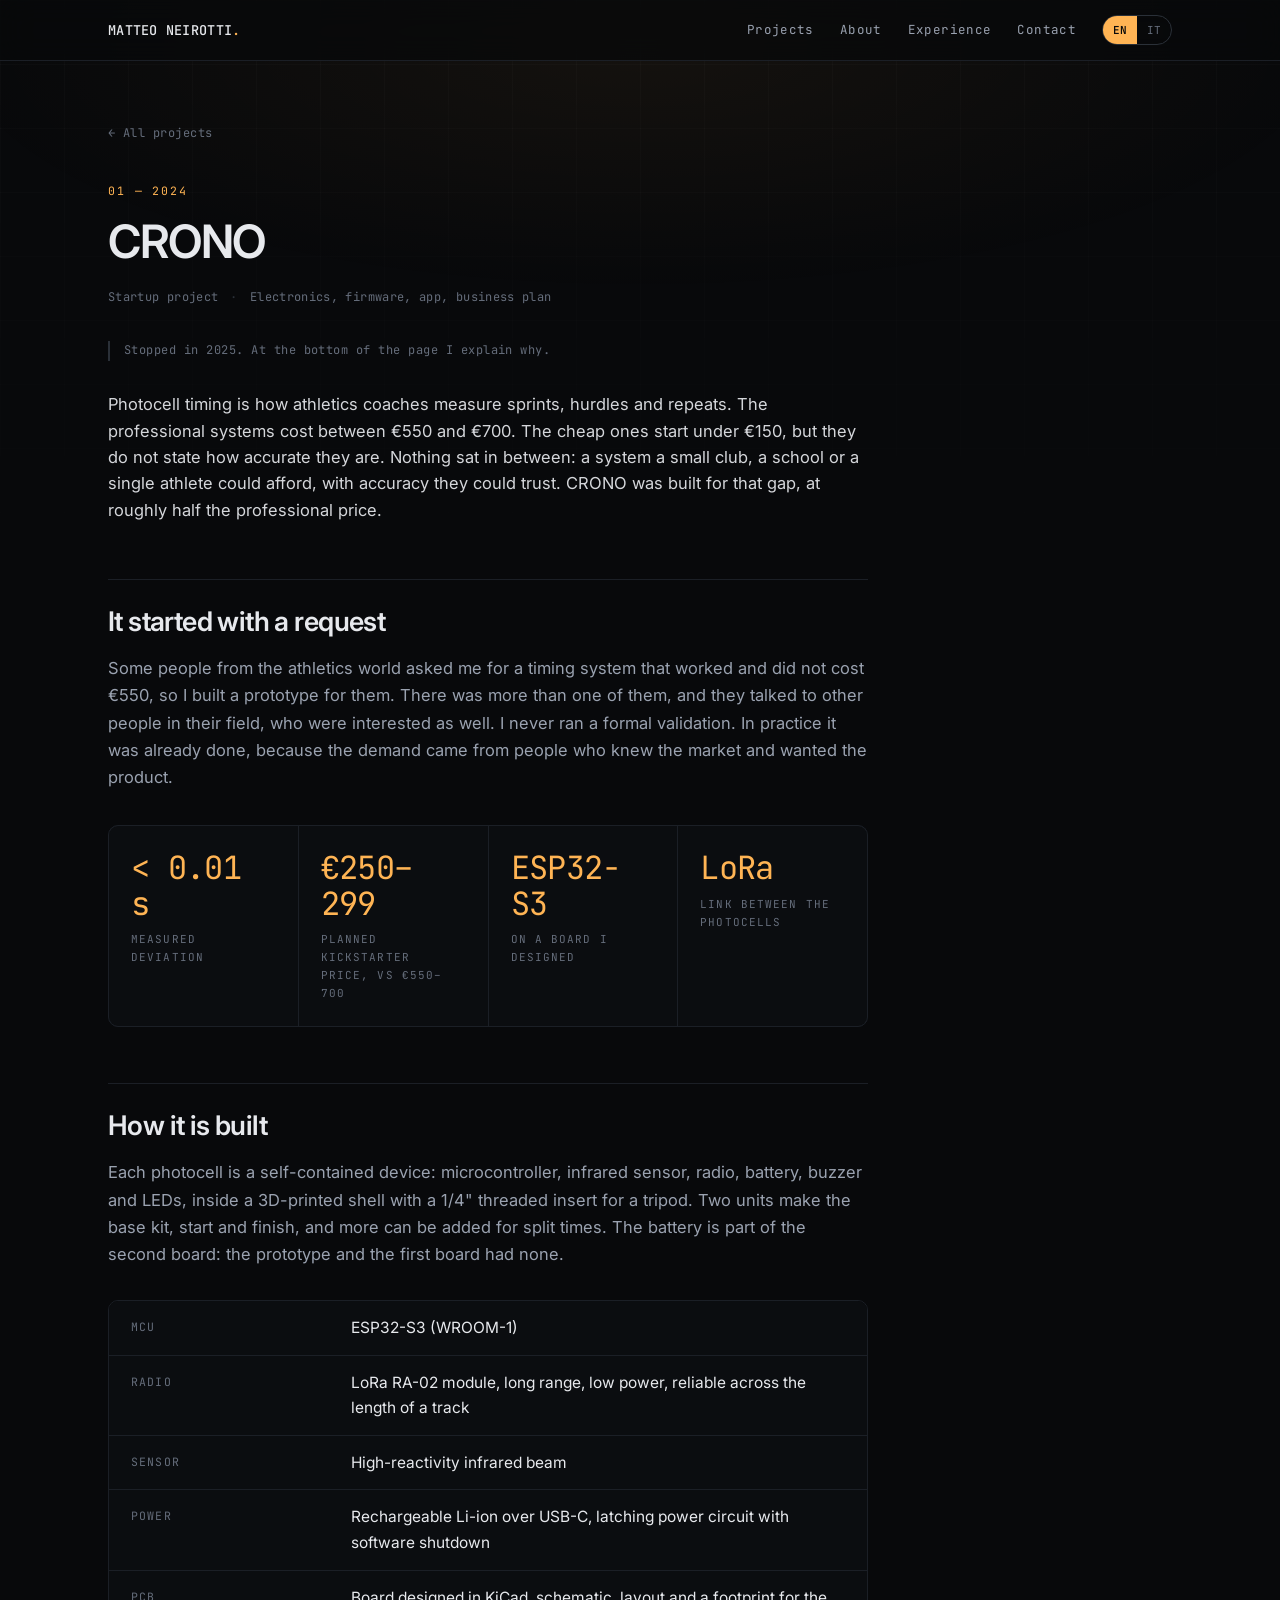
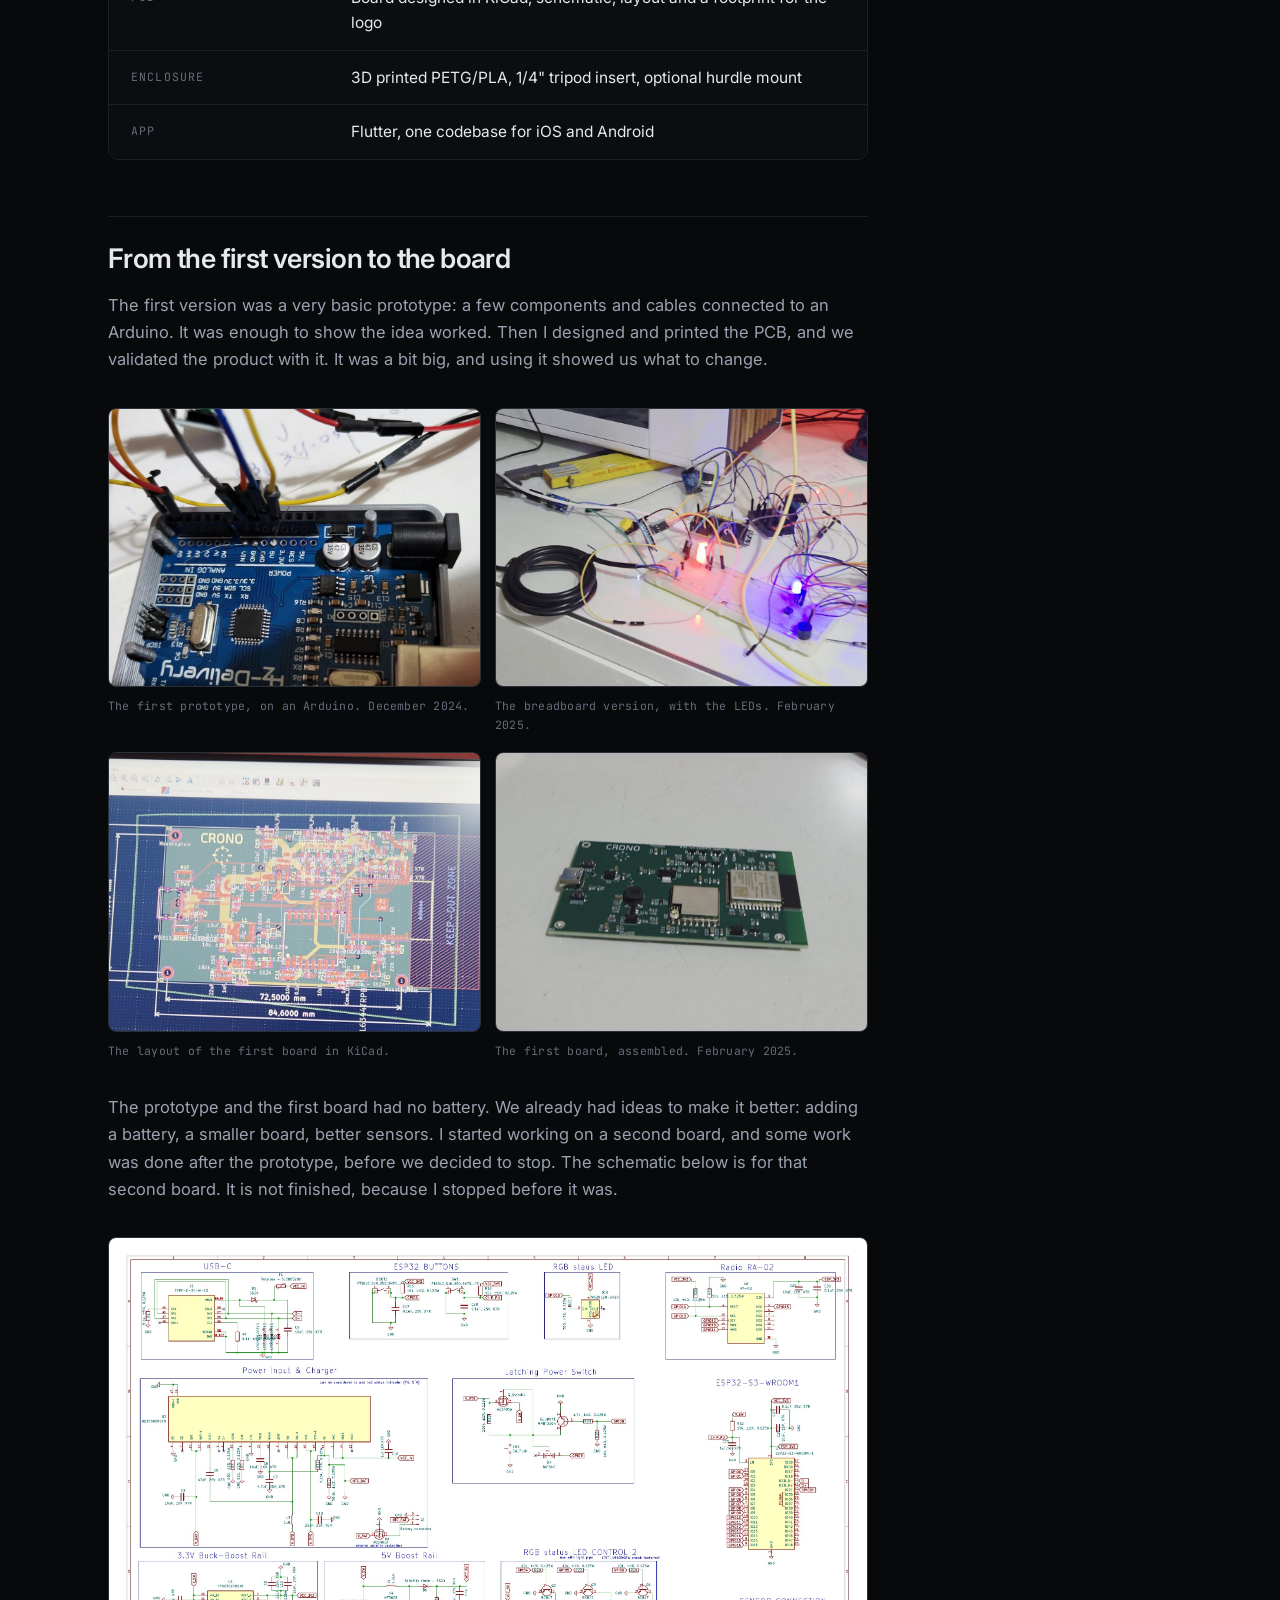
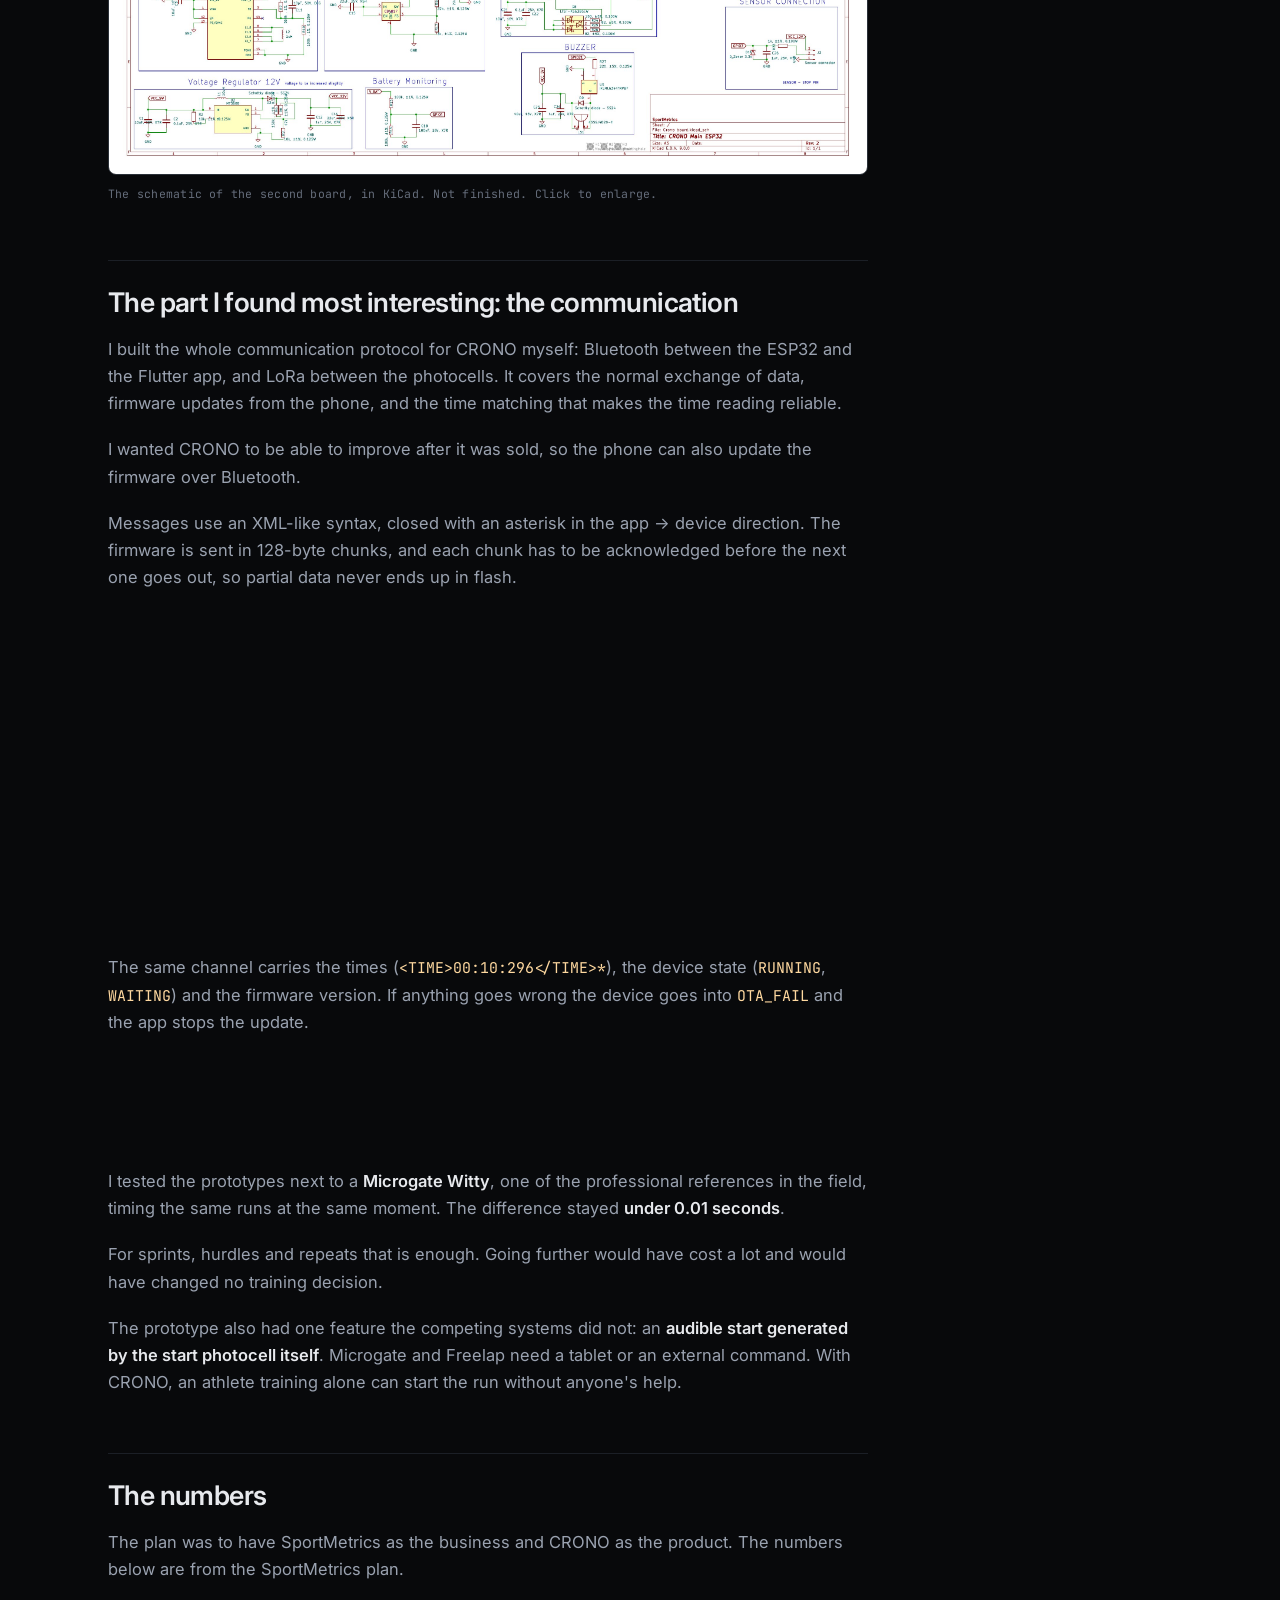
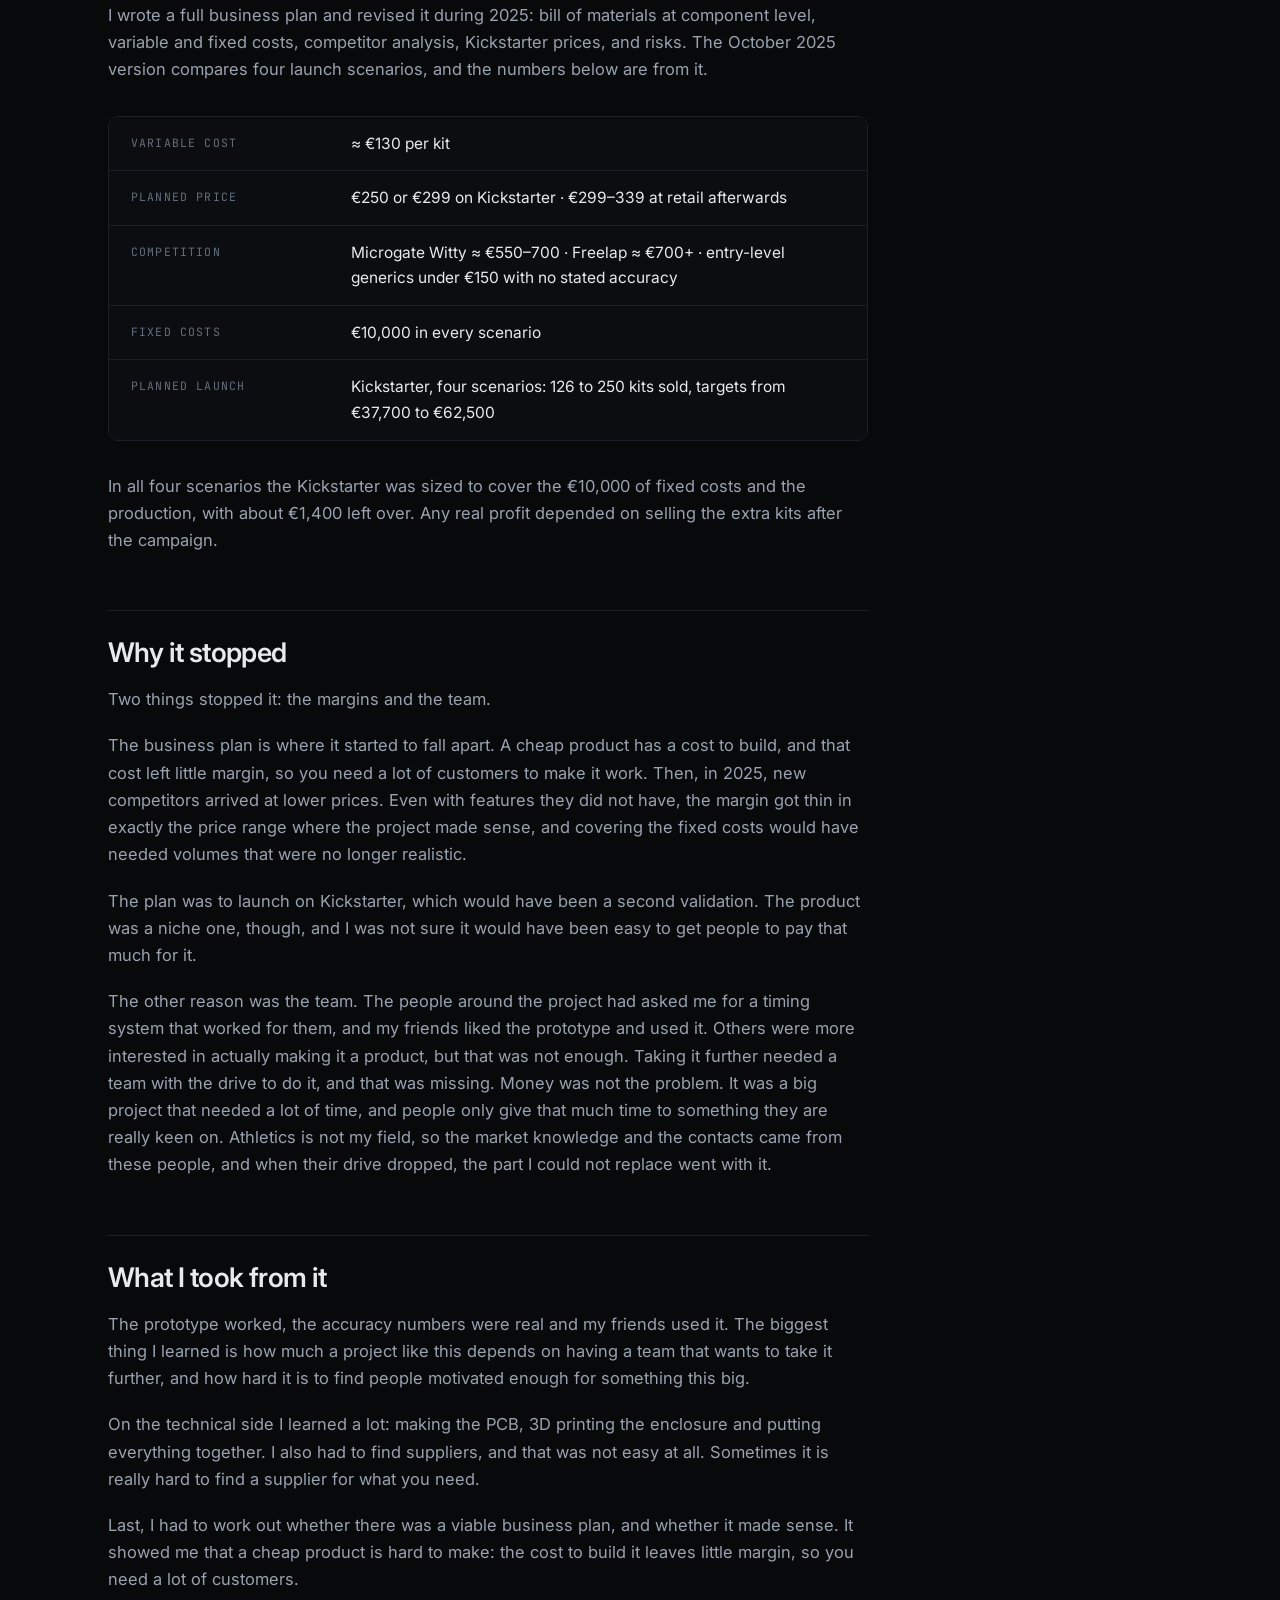
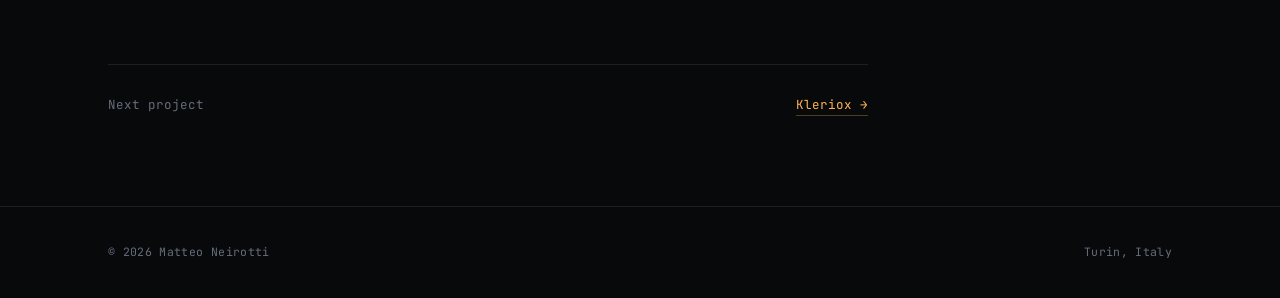
==== commit c213b42c: "Rewrite pages in a plainer voice, add Studio Neirotti, CRONO photos, motion - Homepage: hero, About " ====
--- a/projects/crono.html
+++ b/projects/crono.html
@@ -19,7 +19,7 @@
     <a class="brand" href="../index.html">MATTEO NEIROTTI<span class="dot">.</span></a>
     <nav class="site-nav">
       <div class="nav-hide">
-        <a href="../index.html#work" data-it="Progetti">Work</a>
+        <a href="../index.html#projects" data-it="Progetti">Projects</a>
         <a href="../index.html#about" data-it="Chi sono">About</a>
         <a href="../index.html#experience" data-it="Esperienza">Experience</a>
         <a href="../index.html#contact" data-it="Contatti">Contact</a>
@@ -34,25 +34,35 @@
 
 <main class="art">
   <div class="wrap">
-    <a class="back" href="../index.html#work" data-it="← Tutti i progetti">← All work</a>
+    <a class="back" href="../index.html#projects" data-it="← Tutti i progetti">← All projects</a>
 
     <p class="eyebrow plain">01 — 2024</p>
     <h1 class="h-lg">CRONO</h1>
     <p class="art-meta">
-      <span data-it="Progetto personale">Personal project</span>
+      <span data-it="Progetto di startup">Startup project</span>
       <span data-it="Elettronica, firmware, app, business plan">Electronics, firmware, app, business plan</span>
     </p>
     <p class="status-line grey" data-it="Fermato nel 2025. In fondo alla pagina spiego perché.">
-      Stopped in 2025. There is an explanation at the bottom of the page.
+      Stopped in 2025. At the bottom of the page I explain why.
     </p>
 
     <div class="body">
 
-      <p class="lead" data-it="Il cronometraggio a fotocellule è lo strumento base di qualunque allenatore di atletica, e costa fra i 550 e i 700 euro. Per una società sportiva piccola, una scuola o un singolo atleta è fuori portata. Volevo vedere se si poteva fare la stessa cosa, con la stessa precisione utile, a circa un terzo del prezzo.">
-        Photocell timing is the basic instrument of any athletics coach, and it costs between €550
-        and €700. For a small club, a school or an individual athlete that is out of reach. I
-        wanted to see whether the same thing, with the same usable accuracy, could be done at about
-        a third of the price.
+      <p class="lead" data-it="Il cronometraggio a fotocellule è lo strumento con cui gli allenatori di atletica misurano sprint, ostacoli e ripetute. I sistemi professionali costano fra 550 e 700 €. Quelli economici partono da meno di 150 €, ma non dichiarano la loro precisione. In mezzo non c'era niente: un sistema alla portata di una piccola società, di una scuola o di un singolo atleta, con una precisione di cui fidarsi. CRONO è nato per quel vuoto, a circa metà del prezzo professionale.">
+        Photocell timing is how athletics coaches measure sprints, hurdles and repeats. The
+        professional systems cost between €550 and €700. The cheap ones start under €150, but they
+        do not state how accurate they are. Nothing sat in between: a system a small club, a
+        school or a single athlete could afford, with accuracy they could trust. CRONO was built
+        for that gap, at roughly half the professional price.
+      </p>
+
+      <h2 data-it="È partito da una richiesta">It started with a request</h2>
+      <p data-it="Alcune persone del mondo dell'atletica mi hanno chiesto un sistema di cronometraggio che funzionasse e non costasse 550 €, così ho costruito un prototipo per loro. Erano più di uno, e ne hanno parlato con altre persone del loro ambiente, che si sono dimostrate interessate. Non ho mai fatto una validazione formale. Di fatto era già stata fatta, perché la richiesta veniva da persone che conoscevano il mercato e volevano il prodotto.">
+        Some people from the athletics world asked me for a timing system that worked and did not
+        cost €550, so I built a prototype for them. There was more than one of them, and they
+        talked to other people in their field, who were interested as well. I never ran a formal
+        validation. In practice it was already done, because the demand came from people who knew
+        the market and wanted the product.
       </p>
 
       <div class="metrics">
@@ -61,8 +71,8 @@
           <div class="k" data-it="Scarto misurato">Measured deviation</div>
         </div>
         <div class="metric">
-          <div class="v">€199</div>
-          <div class="k" data-it="Kit previsto, contro €550–700">Planned kit, vs €550–700</div>
+          <div class="v">€250–299</div>
+          <div class="k" data-it="Prezzo Kickstarter previsto, contro 550–700 €">Planned Kickstarter price, vs €550–700</div>
         </div>
         <div class="metric">
           <div class="v">ESP32-S3</div>
@@ -75,11 +85,11 @@
       </div>
 
       <h2 data-it="Come è fatto">How it is built</h2>
-      <p data-it="Ogni fotocellula è un dispositivo autonomo: microcontrollore, sensore a infrarossi, radio, batteria, buzzer e LED, dentro un guscio stampato in 3D con inserto filettato da 1/4 di pollice per il treppiede. Due unità formano il kit base, partenza e arrivo, e se ne possono aggiungere altre per i tempi intermedi.">
+      <p data-it="Ogni fotocellula è un dispositivo autonomo: microcontrollore, sensore a infrarossi, radio, batteria, buzzer e LED, dentro un guscio stampato in 3D con inserto filettato da 1/4 di pollice per il treppiede. Due unità formano il kit base, partenza e arrivo, e se ne possono aggiungere altre per i tempi intermedi. La batteria fa parte della seconda scheda: il prototipo e la prima scheda non ce l'avevano.">
         Each photocell is a self-contained device: microcontroller, infrared sensor, radio,
         battery, buzzer and LEDs, inside a 3D-printed shell with a 1/4" threaded insert for a
         tripod. Two units make the base kit, start and finish, and more can be added for split
-        times.
+        times. The battery is part of the second board: the prototype and the first board had none.
       </p>
 
       <dl class="spec">
@@ -89,7 +99,7 @@
         </div>
         <div class="spec-row">
           <dt data-it="Radio">Radio</dt>
-          <dd data-it="Modulo LoRa RA-02 — lungo raggio, basso consumo, affidabile sulla lunghezza di una pista">LoRa RA-02 module — long range, low power, reliable across the length of a track</dd>
+          <dd data-it="Modulo LoRa RA-02, lungo raggio, basso consumo, affidabile sulla lunghezza di una pista">LoRa RA-02 module, long range, low power, reliable across the length of a track</dd>
         </div>
         <div class="spec-row">
           <dt data-it="Sensore">Sensor</dt>
@@ -101,7 +111,7 @@
         </div>
         <div class="spec-row">
           <dt>PCB</dt>
-          <dd data-it="Scheda progettata in KiCad — schematico, layout e footprint del logo">Board designed in KiCad — schematic, layout and a footprint for the logo</dd>
+          <dd data-it="Scheda progettata in KiCad, schematico, layout e footprint del logo">Board designed in KiCad, schematic, layout and a footprint for the logo</dd>
         </div>
         <div class="spec-row">
           <dt data-it="Involucro">Enclosure</dt>
@@ -109,40 +119,63 @@
         </div>
         <div class="spec-row">
           <dt>App</dt>
-          <dd data-it="Flutter — una sola base di codice per iOS e Android">Flutter — one codebase for iOS and Android</dd>
+          <dd data-it="Flutter, una sola base di codice per iOS e Android">Flutter, one codebase for iOS and Android</dd>
         </div>
       </dl>
 
-      <!-- ============================================================
-           PROTOTYPE PHOTOS
-           Drop your photos into assets/img/crono/ and uncomment this block.
-           Suggested: the assembled photocell, the 3D-printed case (a print
-           in progress is great), and the board. Any size — they get cropped
-           to 4:3. Rename the files or change the src below to match.
-           ============================================================ -->
-      <!--
-      <div class="gallery">
-        <img src="../assets/img/crono/prototype.jpg" alt="The assembled CRONO photocell">
-        <img src="../assets/img/crono/case-print.jpg" alt="The 3D-printed enclosure">
-        <img src="../assets/img/crono/board.jpg" alt="The custom PCB">
-      </div>
-      <p class="dim" style="font-family:var(--mono);font-size:11.5px;margin-top:4px"
-         data-it="Il prototipo, l'involucro stampato in 3D e la scheda.">
-        The prototype, the 3D-printed enclosure and the board.
-      </p>
-      -->
-
-      <h2 data-it="La parte tecnicamente interessante: aggiornare il firmware dal telefono">The technically interesting part: updating the firmware from a phone</h2>
-      <p data-it-html="Un prodotto embedded che non si può aggiornare resta fermo al giorno in cui esce dalla fabbrica. Volevo che CRONO potesse migliorare dopo la vendita, quindi ho scritto un <strong>protocollo di comunicazione su misura</strong> fra l'ESP32 e l'app Flutter che gestisce sia lo scambio dati normale sia l'aggiornamento firmware via Bluetooth.">
-        An embedded product that cannot be updated stays frozen on the day it leaves the factory. I
-        wanted CRONO to be able to improve after it was sold, so I wrote a <strong>custom
-        communication protocol</strong> between the ESP32 and the Flutter app that handles both
-        normal data exchange and firmware updates over Bluetooth.
-      </p>
-      <p data-it-html="I messaggi usano una sintassi in stile XML, chiusa da un asterisco nella direzione app → dispositivo. Il firmware viene spezzato in blocchi da 128 byte, e ogni blocco richiede un acknowledgement esplicito prima che parta il successivo, così non finisce mai in flash un dato parziale.">
+      <h2 data-it="Dalla prima versione alla scheda">From the first version to the board</h2>
+      <p data-it="La prima versione era un prototipo semplicissimo: pochi componenti e cavi collegati a un Arduino. Bastava per far vedere che l'idea funzionava. Poi ho disegnato e stampato la PCB, e abbiamo validato il prodotto con quella. Era un po' grande, e provandola abbiamo capito cosa cambiare.">
+        The first version was a very basic prototype: a few components and cables connected to an
+        Arduino. It was enough to show the idea worked. Then I designed and printed the PCB, and we
+        validated the product with it. It was a bit big, and using it showed us what to change.
+      </p>
+
+      <div class="shots">
+        <figure>
+          <img src="../assets/img/crono/prototype.jpg" alt="The first CRONO prototype wired to an Arduino" loading="lazy">
+          <figcaption data-it="Il primo prototipo, su Arduino. Dicembre 2024.">The first prototype, on an Arduino. December 2024.</figcaption>
+        </figure>
+        <figure>
+          <img src="../assets/img/crono/breadboard.jpg" alt="The CRONO prototype on a breadboard with LEDs" loading="lazy">
+          <figcaption data-it="La versione su breadboard, con i LED. Febbraio 2025.">The breadboard version, with the LEDs. February 2025.</figcaption>
+        </figure>
+        <figure>
+          <img src="../assets/img/crono/layout.jpg" alt="The layout of the first CRONO board in KiCad" loading="lazy">
+          <figcaption data-it="Il layout della prima scheda in KiCad.">The layout of the first board in KiCad.</figcaption>
+        </figure>
+        <figure>
+          <img src="../assets/img/crono/board.jpg" alt="The assembled CRONO circuit board" loading="lazy">
+          <figcaption data-it="La prima scheda assemblata. Febbraio 2025.">The first board, assembled. February 2025.</figcaption>
+        </figure>
+      </div>
+
+      <p data-it="Il prototipo e la prima scheda non avevano batteria. Avevamo già qualche idea per migliorare: aggiungere una batteria, rendere la scheda più piccola, usare sensori migliori. Ho iniziato a lavorare a una seconda scheda, e un po' di lavoro è stato fatto dopo il prototipo, prima che decidessimo di fermarci. Lo schema qui sotto è quello della seconda scheda. Non è finito, perché mi sono fermato prima.">
+        The prototype and the first board had no battery. We already had ideas to make it better:
+        adding a battery, a smaller board, better sensors. I started working on a second board,
+        and some work was done after the prototype, before we decided to stop. The schematic below
+        is for that second board. It is not finished, because I stopped before it was.
+      </p>
+
+      <figure>
+        <a href="../assets/img/crono/schematic-v2.jpg" target="_blank" rel="noopener"><img src="../assets/img/crono/schematic-v2.jpg" alt="Schematic of the second CRONO board" loading="lazy"></a>
+        <figcaption data-it="Lo schema della seconda scheda, in KiCad. Non finito. Clicca per ingrandire.">The schematic of the second board, in KiCad. Not finished. Click to enlarge.</figcaption>
+      </figure>
+
+      <h2 data-it="La parte che ho trovato più interessante: la comunicazione">The part I found most interesting: the communication</h2>
+      <p data-it="Il protocollo di comunicazione di CRONO l'ho costruito tutto io: il Bluetooth fra l'ESP32 e l'app Flutter, e il LoRa fra le fotocellule. Copre lo scambio normale dei dati, l'aggiornamento del firmware dal telefono e la sincronizzazione dei tempi (time matching), che rende affidabile la lettura del tempo.">
+        I built the whole communication protocol for CRONO myself: Bluetooth between the ESP32 and
+        the Flutter app, and LoRa between the photocells. It covers the normal exchange of data,
+        firmware updates from the phone, and the time matching that makes the time reading
+        reliable.
+      </p>
+      <p data-it="Volevo che CRONO potesse migliorare anche dopo la vendita, quindi il telefono può aggiornare anche il firmware via Bluetooth.">
+        I wanted CRONO to be able to improve after it was sold, so the phone can also update the
+        firmware over Bluetooth.
+      </p>
+      <p data-it="I messaggi usano una sintassi in stile XML, chiusa da un asterisco nella direzione app → dispositivo. Il firmware viene inviato a blocchi da 128 byte, e ogni blocco deve essere confermato prima che parta il successivo, così nella flash non finisce mai un dato parziale.">
         Messages use an XML-like syntax, closed with an asterisk in the app → device direction. The
-        firmware is split into 128-byte chunks, and each chunk needs an explicit acknowledgement
-        before the next one is sent, so partial data never ends up in flash.
+        firmware is sent in 128-byte chunks, and each chunk has to be acknowledged before the next
+        one goes out, so partial data never ends up in flash.
       </p>
 
 <pre><span class="c">APP  →</span>  &lt;CMD&gt;START_OTA&lt;/CMD&gt;*
@@ -158,82 +191,132 @@
 <span class="c">APP  →</span>  &lt;END&gt;*
 <span class="c">ESP  ←</span>  &lt;STATE&gt;OTA_COMPLETE&lt;/STATE&gt;*</pre>
 
-      <p data-it-html="Lo stesso canale porta i tempi (<code>&amp;lt;TIME&amp;gt;00:10:296&amp;lt;/TIME&amp;gt;*</code>), lo stato del dispositivo (<code>RUNNING</code>, <code>WAITING</code>) e la versione del firmware. Qualunque errore fa cadere il dispositivo in <code>OTA_FAIL</code> e l'app interrompe: meglio un aggiornamento fallito che un dispositivo mattonato in mezzo a una pista.">
+      <p data-it-html="Lo stesso canale porta i tempi (<code>&amp;lt;TIME&amp;gt;00:10:296&amp;lt;/TIME&amp;gt;*</code>), lo stato del dispositivo (<code>RUNNING</code>, <code>WAITING</code>) e la versione del firmware. Se qualcosa va storto, il dispositivo passa a <code>OTA_FAIL</code> e l'app interrompe l'aggiornamento.">
         The same channel carries the times (<code>&lt;TIME&gt;00:10:296&lt;/TIME&gt;*</code>), the
-        device state (<code>RUNNING</code>, <code>WAITING</code>) and the firmware version. Any
-        error drops the device into <code>OTA_FAIL</code> and the app aborts: better a failed
-        update than a bricked device in the middle of a track.
-      </p>
-
-      <h2 data-it="Precisione, verificata contro un riferimento">Accuracy, checked against a reference</h2>
-      <p data-it-html="Dichiarare una precisione è facile. Ho testato i prototipi in parallelo con un <strong>Microgate Witty</strong>, uno dei riferimenti professionali del settore, misurando le stesse corse nello stesso momento. Lo scarto è rimasto <strong>sotto i 0,01 secondi</strong>.">
-        Claiming an accuracy figure is easy. I tested the prototypes side by side with a
-        <strong>Microgate Witty</strong>, one of the professional references in the field,
-        measuring the same runs at the same time. The deviation stayed <strong>under 0.01
-        seconds</strong>.
-      </p>
-      <p data-it="Per il lavoro sulla velocità — sprint, ostacoli, ripetute — quel margine non cambia nulla. Spingere oltre sarebbe costato molto senza modificare una singola decisione di allenamento.">
-        For speed work — sprints, hurdles, repeats — that margin changes nothing. Pushing further
-        would have cost a lot without changing a single training decision.
-      </p>
-      <p data-it-html="Il prototipo aveva anche una funzione che i concorrenti non avevano: <strong>lo start sonoro generato dalla fotocellula di partenza</strong>. Microgate e Freelap richiedono un tablet o un comando esterno; CRONO poteva far partire l'atleta da solo, utile quando ti alleni senza nessuno che ti cronometra.">
-        The prototype also had one feature the competitors did not: <strong>an audible start
+        device state (<code>RUNNING</code>, <code>WAITING</code>) and the firmware version. If
+        anything goes wrong the device goes into <code>OTA_FAIL</code> and the app stops the
+        update.
+      </p>
+
+      <h2 data-it="Precisione, provata contro un sistema professionale">Accuracy, tested against a professional system</h2>
+      <p data-it-html="Ho provato i prototipi accanto a un <strong>Microgate Witty</strong>, uno dei riferimenti professionali del settore, cronometrando le stesse corse nello stesso momento. La differenza è rimasta <strong>sotto i 0,01 secondi</strong>.">
+        I tested the prototypes next to a <strong>Microgate Witty</strong>, one of the professional
+        references in the field, timing the same runs at the same moment. The difference stayed
+        <strong>under 0.01 seconds</strong>.
+      </p>
+      <p data-it="Per sprint, ostacoli e ripetute basta. Spingersi oltre sarebbe costato molto e non avrebbe cambiato nessuna decisione di allenamento.">
+        For sprints, hurdles and repeats that is enough. Going further would have cost a lot and
+        would have changed no training decision.
+      </p>
+
+      <!-- ============================================================
+           VALIDATION VIDEO  (waiting for the file)
+           Put the video in assets/video/crono-validation.mp4 (and a still
+           frame in assets/img/crono/validation-poster.jpg), then uncomment.
+           ============================================================ -->
+      <!--
+      <figure>
+        <video controls preload="metadata" playsinline poster="../assets/img/crono/validation-poster.jpg">
+          <source src="../assets/video/crono-validation.mp4" type="video/mp4">
+        </video>
+        <figcaption data-it="La prova di validazione, con il Microgate Witty accanto.">The validation test, with the Microgate Witty next to it.</figcaption>
+      </figure>
+      -->
+
+      <p data-it-html="Il prototipo aveva anche una funzione che i sistemi concorrenti non avevano: lo <strong>start sonoro generato dalla fotocellula di partenza</strong>. Microgate e Freelap richiedono un tablet o un comando esterno. Con CRONO un atleta che si allena da solo può far partire la prova senza l'aiuto di nessuno.">
+        The prototype also had one feature the competing systems did not: an <strong>audible start
         generated by the start photocell itself</strong>. Microgate and Freelap need a tablet or an
-        external command; CRONO could start the athlete on its own, which helps when you train
-        without anyone timing you.
-      </p>
-
-      <h2 data-it="Il lato business">The business side</h2>
-      <p data-it="L'ho trattato come un prodotto, non come un esercizio di elettronica. Ho scritto un business plan completo: distinta base a livello di componente, costi variabili per kit, costi fissi, analisi competitiva, fasce di prezzo per una campagna Kickstarter, scenari di volume con break-even e registro dei rischi.">
-        I treated it as a product rather than an electronics exercise. I wrote a full business
-        plan: component-level bill of materials, variable cost per kit, fixed costs, competitive
-        analysis, price tiers for a Kickstarter campaign, volume scenarios with break-even, and a
-        risk register.
+        external command. With CRONO, an athlete training alone can start the run without anyone's
+        help.
+      </p>
+
+      <h2 data-it="I numeri">The numbers</h2>
+      <p data-it="Il piano era di avere SportMetrics come azienda e CRONO come prodotto. I numeri qui sotto sono quelli del piano di SportMetrics.">
+        The plan was to have SportMetrics as the business and CRONO as the product. The numbers
+        below are from the SportMetrics plan.
+      </p>
+      <p data-it="Ho scritto un business plan completo e l'ho rivisto durante il 2025: distinta base a livello di componente, costi variabili e fissi, analisi dei concorrenti, prezzi Kickstarter e rischi. La versione di ottobre 2025 confronta quattro scenari di lancio, e i numeri qui sotto sono i suoi.">
+        I wrote a full business plan and revised it during 2025: bill of materials at component
+        level, variable and fixed costs, competitor analysis, Kickstarter prices, and risks. The
+        October 2025 version compares four launch scenarios, and the numbers below are from it.
       </p>
 
       <dl class="spec">
         <div class="spec-row">
           <dt data-it="Costo variabile">Variable cost</dt>
-          <dd data-it="≈ 81 € di materiali per kit da due fotocellule, ≈ 88 € spedito nella UE">≈ €81 in materials per two-photocell kit, ≈ €88 delivered within the EU</dd>
+          <dd data-it="≈ 130 € per kit">≈ €130 per kit</dd>
         </div>
         <div class="spec-row">
           <dt data-it="Prezzo previsto">Planned price</dt>
-          <dd data-it="199 € kit standard · 179–189 € early bird · 75–80 € fotocellula aggiuntiva">€199 standard kit · €179–189 early bird · €75–80 per extra photocell</dd>
+          <dd data-it="250 € o 299 € su Kickstarter · 299–339 € in vendita dopo la campagna">€250 or €299 on Kickstarter · €299–339 at retail afterwards</dd>
         </div>
         <div class="spec-row">
           <dt data-it="Concorrenti">Competition</dt>
           <dd data-it="Microgate Witty ≈ 550–700 € · Freelap ≈ 700 €+ · generici entry-level sotto i 150 € senza precisione dichiarata">Microgate Witty ≈ €550–700 · Freelap ≈ €700+ · entry-level generics under €150 with no stated accuracy</dd>
         </div>
         <div class="spec-row">
+          <dt data-it="Costi fissi">Fixed costs</dt>
+          <dd data-it="10.000 € in tutti gli scenari">€10,000 in every scenario</dd>
+        </div>
+        <div class="spec-row">
           <dt data-it="Lancio previsto">Planned launch</dt>
-          <dd data-it="Kickstarter, obiettivo 25.000 €, 120–150 backer, certificazione CE in autodichiarazione">Kickstarter, €25,000 target, 120–150 backers, CE self-declaration route</dd>
+          <dd data-it="Kickstarter, quattro scenari: da 126 a 250 kit venduti, obiettivi da 37.700 a 62.500 €">Kickstarter, four scenarios: 126 to 250 kits sold, targets from €37,700 to €62,500</dd>
         </div>
       </dl>
 
-      <h2 data-it="Perché l'ho fermato">Why I stopped</h2>
-      <p data-it-html="Nel 2025 sono arrivati sul mercato nuovi concorrenti con prezzi più bassi. Anche avendo funzioni che loro non avevano, i conti diventavano difficili: il margine si assottigliava proprio nella fascia in cui il progetto aveva senso, e coprire i costi fissi avrebbe richiesto volumi che non erano più realistici.">
-        In 2025 new competitors arrived on the market at lower prices. Even with features they did
-        not have, the numbers got difficult: the margin thinned exactly in the band where the
-        project made sense, and covering the fixed costs would have needed volumes that were no
-        longer realistic.
-      </p>
-      <p data-it-html="Il motivo principale però è un altro. Gli amici che seguivano il progetto dal lato atletica, quelli che conoscevano il mercato e le società sportive, hanno perso interesse. <strong>L'atletica non è il mio ambiente</strong>: senza qualcuno con quella rete e quella competenza, avrei dovuto costruire da zero una conoscenza del settore che non avevo, per un mercato la cui economia stava peggiorando. Ho preferito fermarmi.">
-        The main reason is different, though. The friends who were following the project from the
-        athletics side, the ones who knew the market and the clubs, lost interest.
-        <strong>Athletics is not my world</strong>: without someone with that network and that
-        knowledge, I would have had to build up an understanding of the sector from scratch, for a
-        market whose economics were getting worse. I preferred to stop.
-      </p>
-      <p data-it="Il prototipo funzionava e i numeri di precisione erano reali. Quello che mi porto dietro è il resto: progettare una scheda, scrivere un protocollo, costruire un'app, e capire che un prodotto è una catena che deve reggere per intero — schematico, firmware, involucro, prezzo, spedizione, assistenza. Se si rompe una maglia hai un prototipo, non un prodotto.">
-        The prototype worked and the accuracy numbers were real. What I kept is the rest: designing
-        a board, writing a protocol, building an app, and learning that a product is a chain that
-        has to hold along its whole length — schematic, firmware, enclosure, price, shipping,
-        support. If one link breaks you have a prototype, not a product.
+      <p data-it="In tutti e quattro gli scenari la campagna Kickstarter era dimensionata per coprire i 10.000 € di costi fissi e la produzione, con circa 1.400 € di margine. Un profitto vero dipendeva dalla vendita dei kit extra dopo la campagna.">
+        In all four scenarios the Kickstarter was sized to cover the €10,000 of fixed costs and the
+        production, with about €1,400 left over. Any real profit depended on selling the extra kits
+        after the campaign.
+      </p>
+
+      <h2 data-it="Perché si è fermato">Why it stopped</h2>
+      <p data-it="Due cose l'hanno fermato: i margini e il team.">
+        Two things stopped it: the margins and the team.
+      </p>
+      <p data-it="È nel business plan che ha cominciato a cedere. Un prodotto economico ha un costo di produzione, e quel costo lasciava poco margine, quindi servono molti clienti perché funzioni. Poi, nel 2025, sono arrivati concorrenti con prezzi più bassi. Anche con funzioni che loro non avevano, il margine si assottigliava proprio nella fascia di prezzo in cui il progetto aveva senso, e coprire i costi fissi avrebbe richiesto volumi che non erano più realistici.">
+        The business plan is where it started to fall apart. A cheap product has a cost to build,
+        and that cost left little margin, so you need a lot of customers to make it work. Then, in
+        2025, new competitors arrived at lower prices. Even with features they did not have, the
+        margin got thin in exactly the price range where the project made sense, and covering the
+        fixed costs would have needed volumes that were no longer realistic.
+      </p>
+      <p data-it="Il piano era di lanciare su Kickstarter, che sarebbe stata una seconda validazione. Il prodotto era di nicchia, però, e non ero sicuro che sarebbe stato facile convincere le persone a pagare così tanto.">
+        The plan was to launch on Kickstarter, which would have been a second validation. The
+        product was a niche one, though, and I was not sure it would have been easy to get people
+        to pay that much for it.
+      </p>
+      <p data-it="L'altro motivo è il team. Le persone attorno al progetto mi avevano chiesto un sistema di cronometraggio che funzionasse per loro, e ai miei amici il prototipo è piaciuto e lo hanno usato. Altri erano più interessati a farne davvero un prodotto, ma non è bastato. Per portarlo avanti serviva un team con la spinta per farlo, e quella mancava. I soldi non erano il problema. Era un progetto grande che richiedeva molto tempo, e le persone danno così tanto tempo solo a qualcosa che sentono davvero. L'atletica non è il mio campo: la conoscenza del mercato e i contatti venivano da queste persone, e quando la loro spinta è calata è venuta a mancare la parte che non potevo sostituire.">
+        The other reason was the team. The people around the project had asked me for a timing
+        system that worked for them, and my friends liked the prototype and used it. Others were
+        more interested in actually making it a product, but that was not enough. Taking it further
+        needed a team with the drive to do it, and that was missing. Money was not the problem. It
+        was a big project that needed a lot of time, and people only give that much time to
+        something they are really keen on. Athletics is not my field, so the market knowledge and
+        the contacts came from these people, and when their drive dropped, the part I could not
+        replace went with it.
+      </p>
+
+      <h2 data-it="Cosa ho imparato">What I took from it</h2>
+      <p data-it="Il prototipo funzionava, i numeri di precisione erano reali e i miei amici lo hanno usato. La cosa più importante che ho imparato è quanto un progetto come questo dipenda da un team che vuole portarlo avanti, e quanto sia difficile trovare persone abbastanza motivate per qualcosa di così grande.">
+        The prototype worked, the accuracy numbers were real and my friends used it. The biggest
+        thing I learned is how much a project like this depends on having a team that wants to take
+        it further, and how hard it is to find people motivated enough for something this big.
+      </p>
+      <p data-it="Dal lato tecnico ho imparato molto: fare la PCB, stampare in 3D l'involucro e mettere tutto insieme. Ho dovuto anche cercare dei fornitori, e non è stato per niente facile. A volte è davvero difficile trovare un fornitore per quello che ti serve.">
+        On the technical side I learned a lot: making the PCB, 3D printing the enclosure and
+        putting everything together. I also had to find suppliers, and that was not easy at all.
+        Sometimes it is really hard to find a supplier for what you need.
+      </p>
+      <p data-it="Infine ho dovuto capire se esisteva un business plan sostenibile e se aveva senso. Mi ha mostrato che un prodotto economico è difficile da fare: il costo di produzione lascia poco margine, quindi servono molti clienti.">
+        Last, I had to work out whether there was a viable business plan, and whether it made
+        sense. It showed me that a cheap product is hard to make: the cost to build it leaves
+        little margin, so you need a lot of customers.
       </p>
 
       <div class="next">
         <span class="dim" data-it="Progetto successivo">Next project</span>
-        <a href="fira.html" data-it="Fira →">Fira →</a>
+        <a href="kleriox.html" data-it="Kleriox →">Kleriox →</a>
       </div>
 
     </div>
--- a/assets/site.css
+++ b/assets/site.css
@@ -299,3 +299,61 @@
 /* ---------- inline link style inside prose ---------- */
 .body a:not(.btn){ color:var(--accent); text-decoration:none; border-bottom:1px solid rgba(255,180,84,.3); }
 .body a:not(.btn):hover{ border-bottom-color:var(--accent); }
+
+figure video{ width:100%; display:block; border-radius:8px; border:1px solid var(--line-2); background:#000; }
+figcaption{ font-family:var(--mono); font-size:11.5px; color:var(--dim); margin-top:10px; }
+
+/* ---------- recession chart ---------- */
+.rpe-chart{ width:100%; height:auto; display:block; }
+.rpe-chart .ax{ font-family:var(--mono); font-size:13.5px; fill:#7a8291; }
+.rpe-chart .acc{ fill:#ffb454; opacity:.85; }
+.rpe-chart .hi{ fill:#ffd9a0; }
+.rpe-chart .rec{ font-size:12px; }
+.rpe-chart .lab{ font-size:17px; fill:#9aa1ad; }
+.rpe-chart .val{ font-size:17px; fill:#c3c8d0; }
+.rpe-chart .val.hi{ fill:#ffb454; }
+.rpe-chart .band{ fill:#ff5c5c; opacity:.13; }
+.rpe-chart .band-pan{ fill:#ff5c5c; opacity:.06; }
+.rv.in .rpe-chart .reveal{ animation:rpereveal 2.8s cubic-bezier(.3,.6,.3,1) both; }
+@keyframes rpereveal{ from{ clip-path:inset(0 100% 0 0); } to{ clip-path:inset(0 0 0 0); } }
+@media (prefers-reduced-motion:reduce){ .rv.in .rpe-chart .reveal{ animation:none; } }
+.chart-read{ font-family:var(--mono); font-size:12px; color:var(--accent-2); min-height:18px; margin-top:6px; }
+.cmp-wrap{ overflow-x:auto; border:1px solid var(--line); border-radius:10px; margin:30px 0; }
+table.cmp{ width:100%; border-collapse:collapse; font-size:15px; background:var(--bg-2); }
+table.cmp th, table.cmp td{ padding:12px 18px; text-align:right; border-top:1px solid var(--line); white-space:nowrap; }
+table.cmp th:first-child, table.cmp td:first-child{ text-align:left; white-space:normal; }
+table.cmp thead th{ border-top:0; font-family:var(--mono); font-size:11.5px; text-transform:uppercase; letter-spacing:.1em; color:var(--dim); font-weight:500; }
+table.cmp td.hl{ color:var(--accent); font-family:var(--mono); }
+
+/* ---------- photo grid ---------- */
+.shots{ display:grid; grid-template-columns:repeat(2,1fr); gap:18px 14px; margin:34px 0; }
+.shots figure{ margin:0; }
+.shots img{ width:100%; aspect-ratio:4/3; object-fit:cover; background:#111; transition:transform .5s cubic-bezier(.2,.7,.2,1), border-color .3s; }
+.shots figure{ overflow:hidden; }
+.shots figure:hover img{ border-color:var(--accent); }
+@media (max-width:560px){ .shots{ grid-template-columns:1fr; } }
+
+/* ---------- motion ---------- */
+@keyframes rise{ from{ opacity:0; transform:translateY(18px); } to{ opacity:1; transform:none; } }
+.hero .wrap > *{ animation:rise .8s var(--ease) both; }
+.hero .wrap > *:nth-child(2){ animation-delay:.08s; }
+.hero .wrap > *:nth-child(3){ animation-delay:.16s; }
+.hero .wrap > *:nth-child(4){ animation-delay:.24s; }
+.hero .wrap > *:nth-child(5){ animation-delay:.32s; }
+.hero .wrap > *:nth-child(n+6){ animation-delay:.4s; }
+.progress{
+  position:fixed; top:0; left:0; right:0; height:2px; z-index:60;
+  background:var(--accent); transform:scaleX(0); transform-origin:0 50%;
+  pointer-events:none;
+}
+.card::before{
+  content:""; position:absolute; left:0; top:0; bottom:0; width:2px;
+  background:var(--accent); transform:scaleY(0); transform-origin:50% 0;
+  transition:transform .35s var(--ease);
+}
+.card:hover::before{ transform:scaleY(1); }
+.shots img{ transition:transform .7s cubic-bezier(.2,.7,.2,1), border-color .3s; }
+.shots figure:hover img{ transform:scale(1.035); }
+.shots figure{ border-radius:8px; }
+.shots figcaption{ position:relative; background:var(--bg); }
+@media (prefers-reduced-motion:reduce){ .progress{ display:none; } }
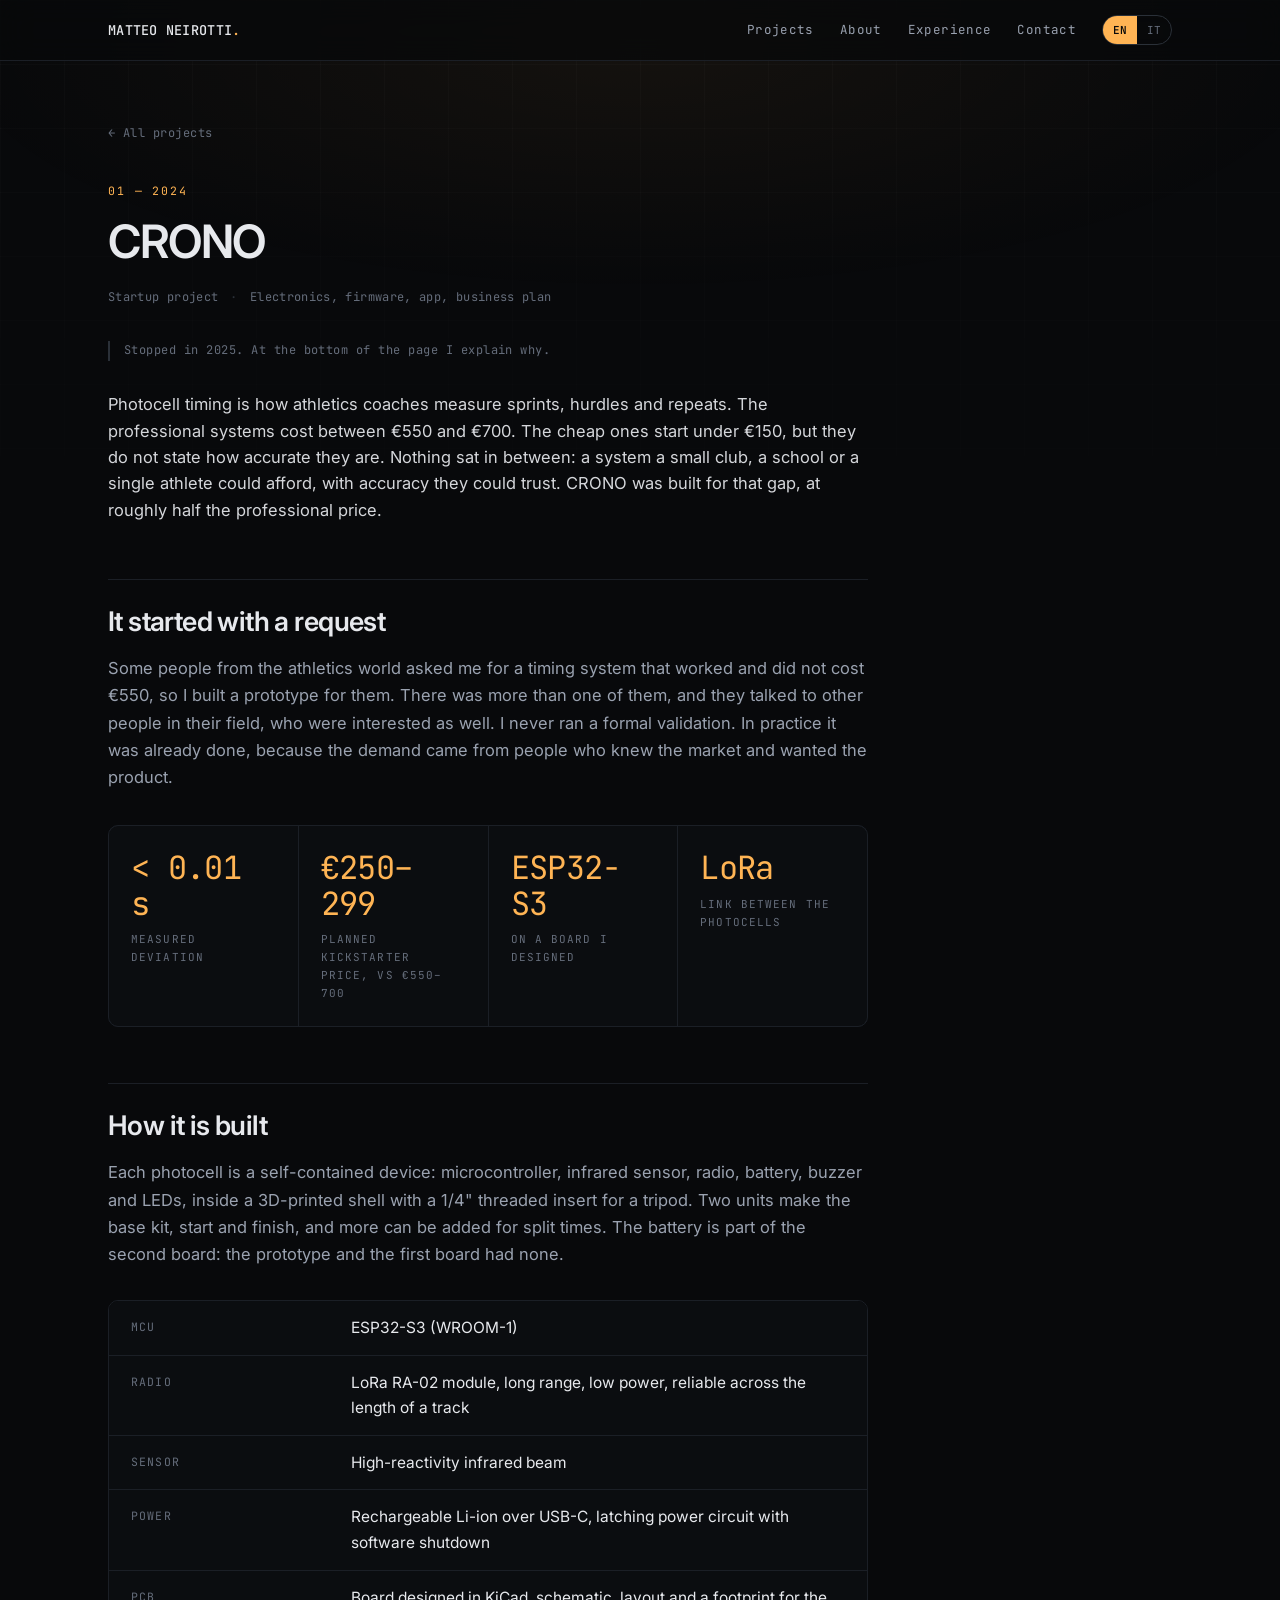
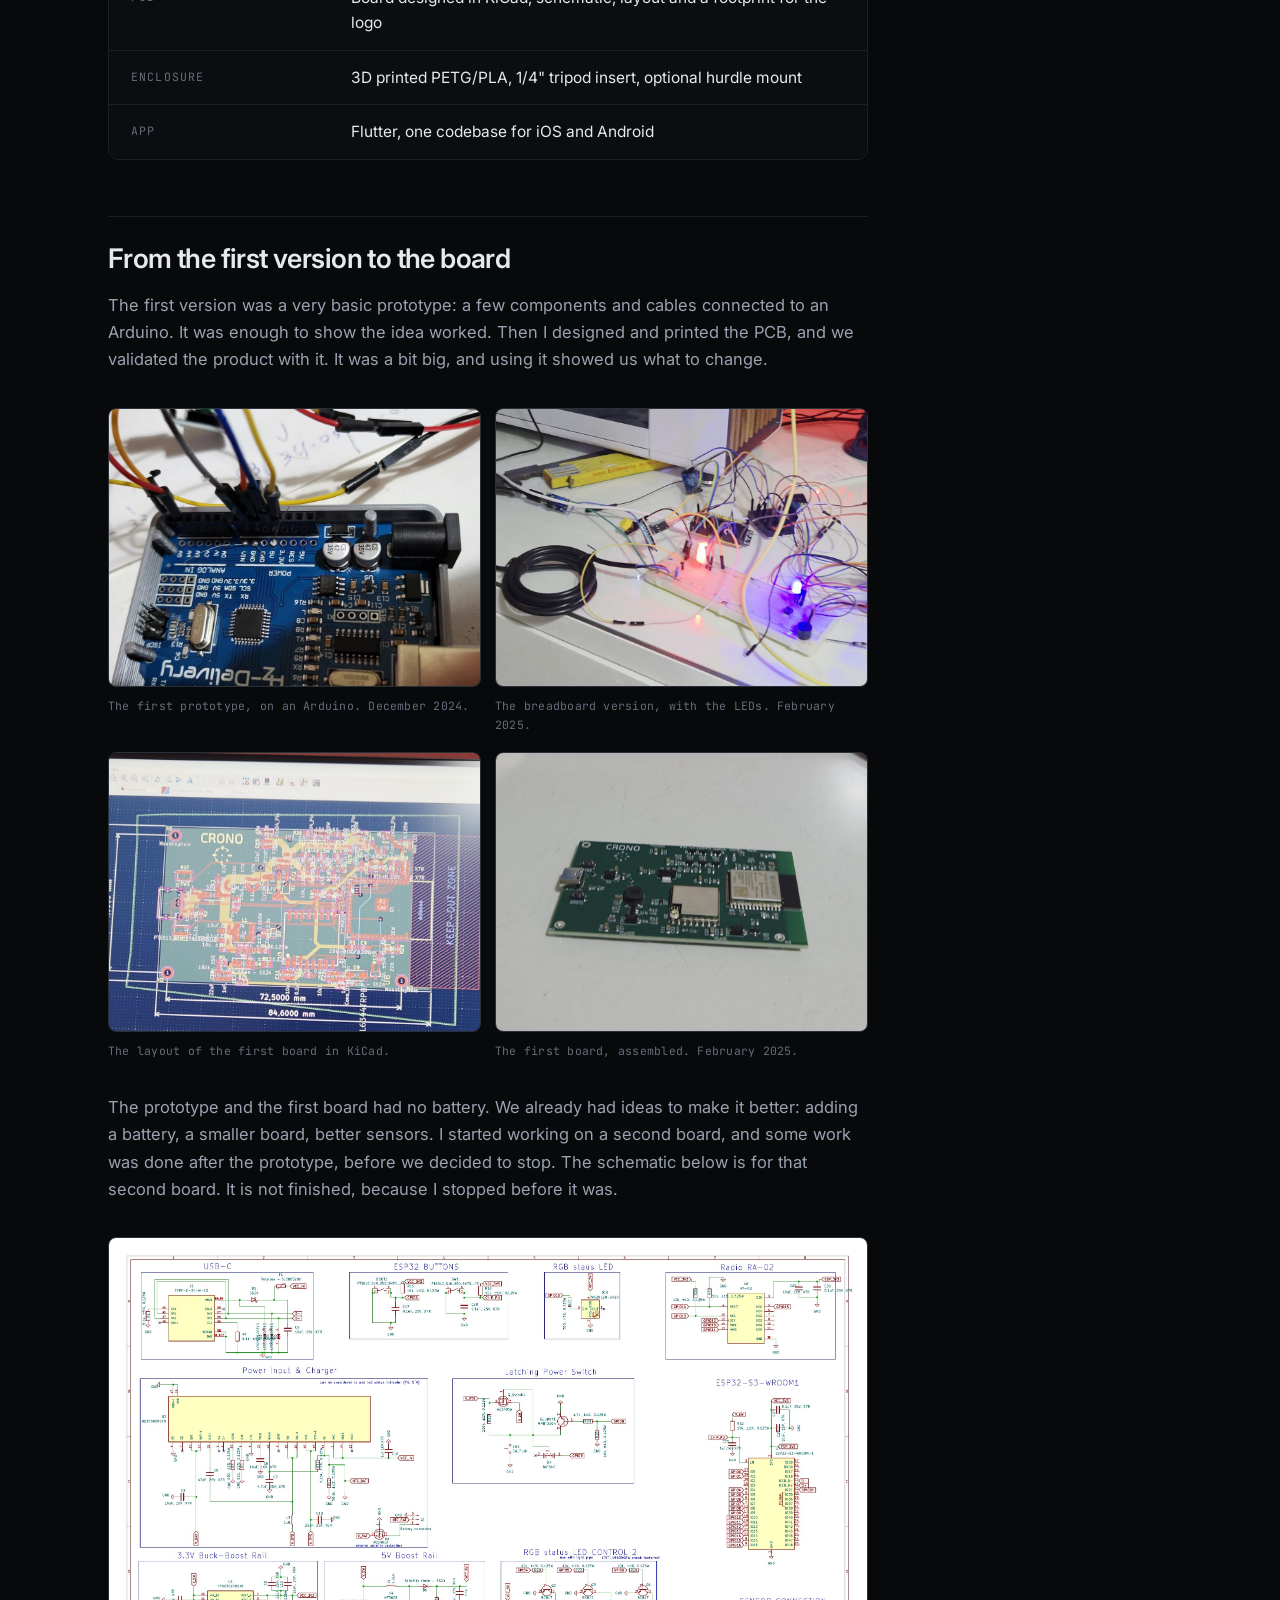
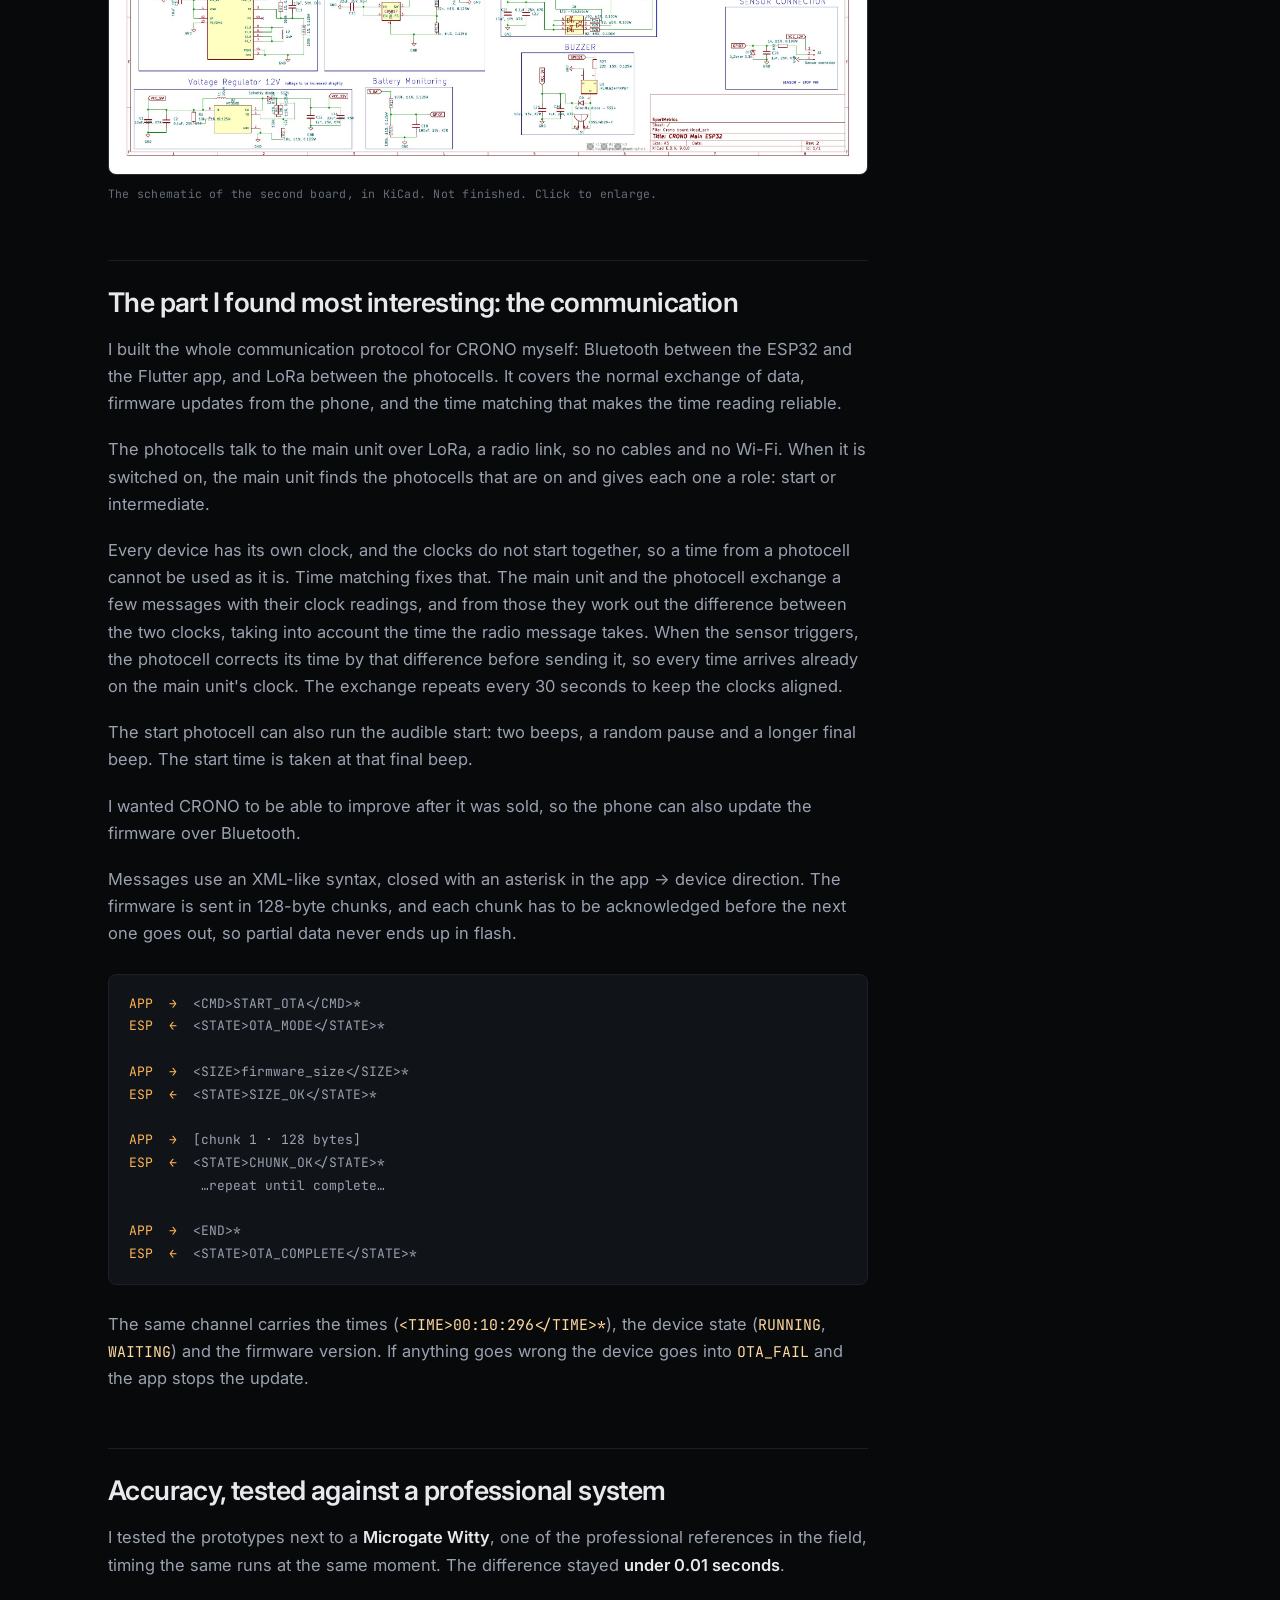
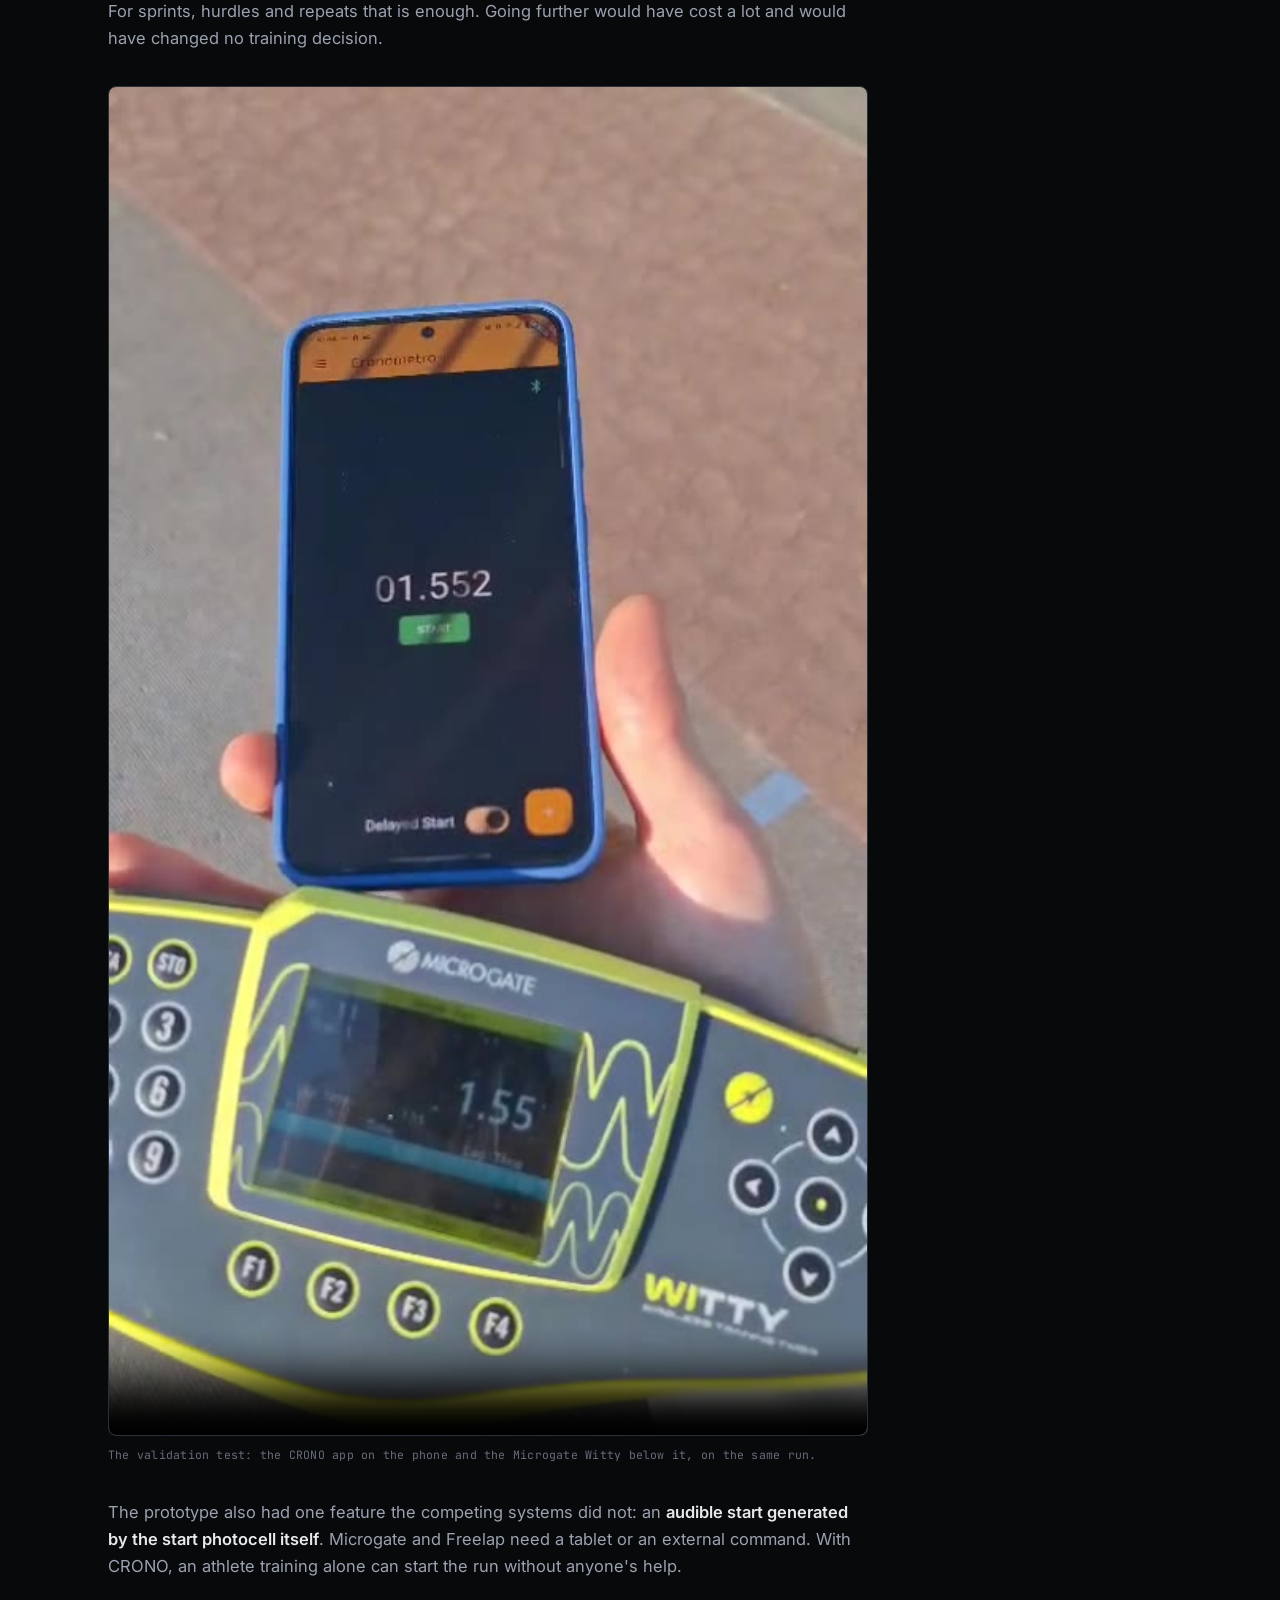
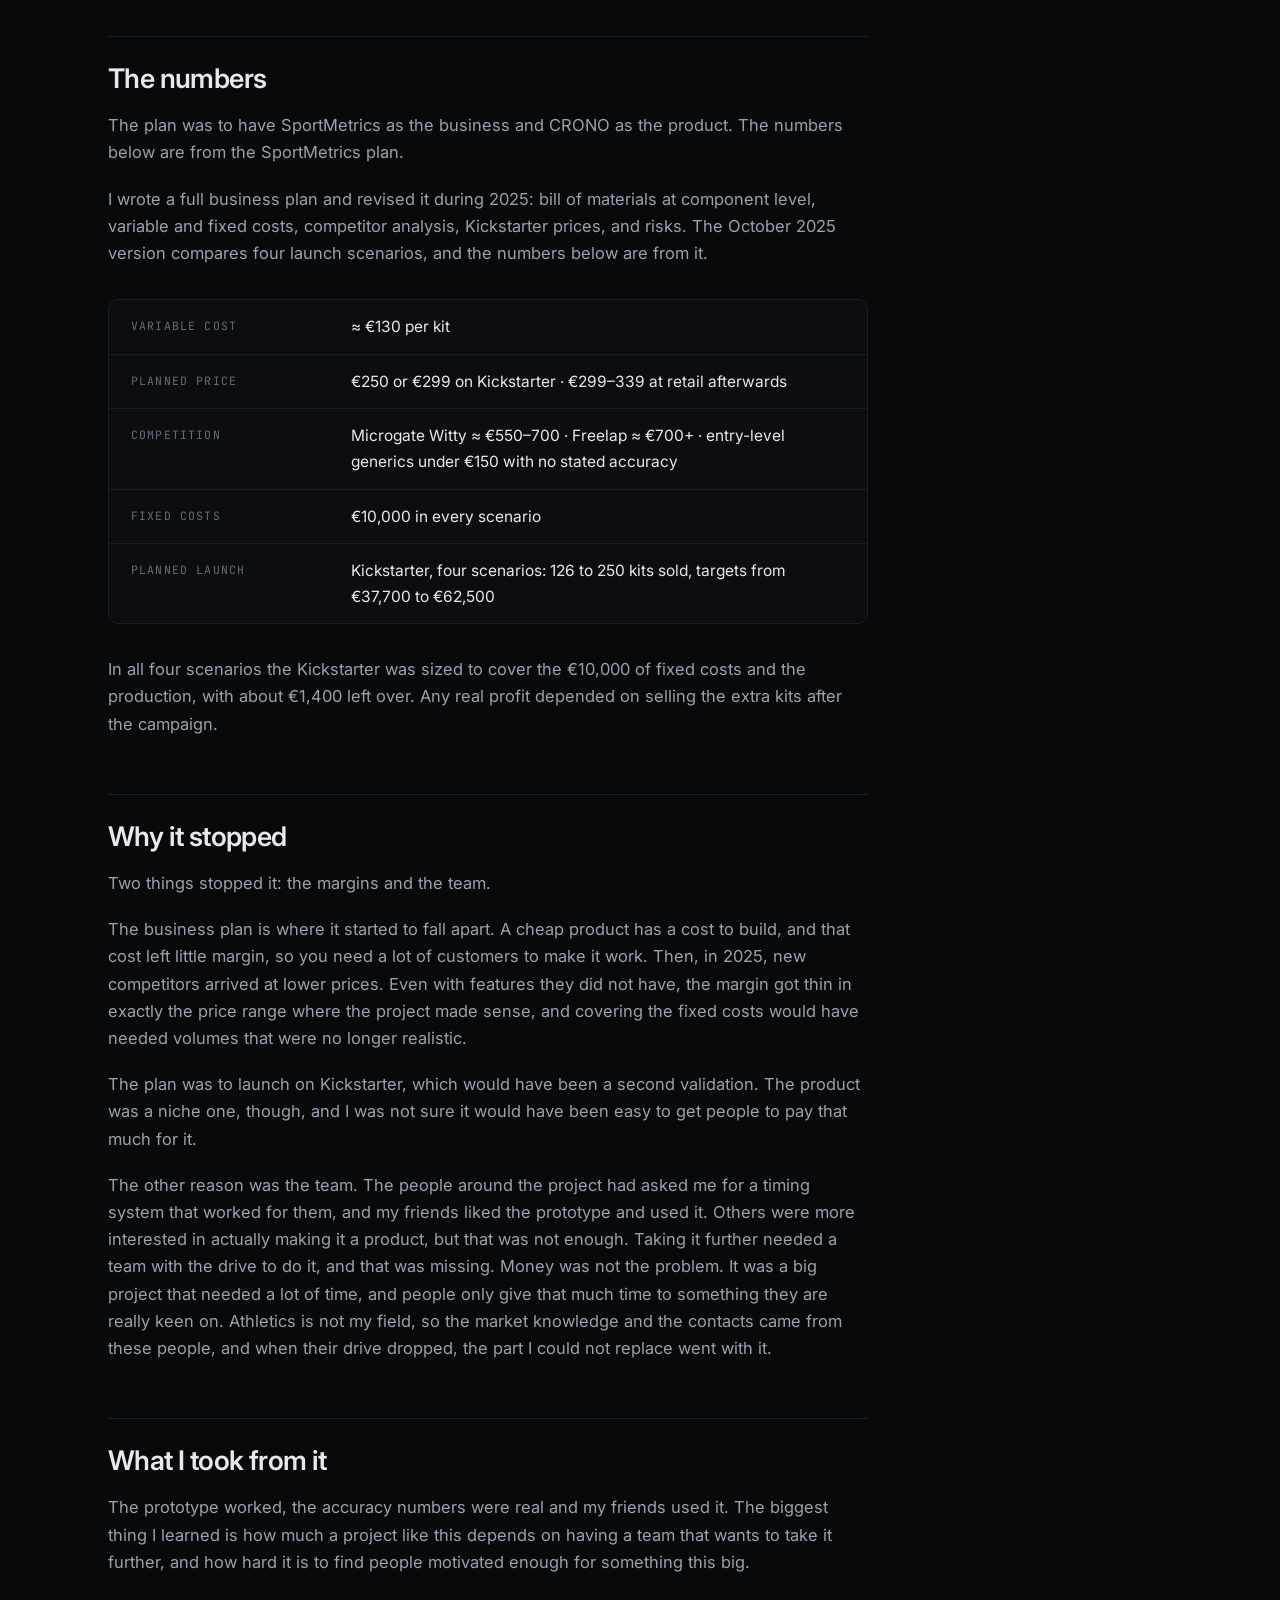
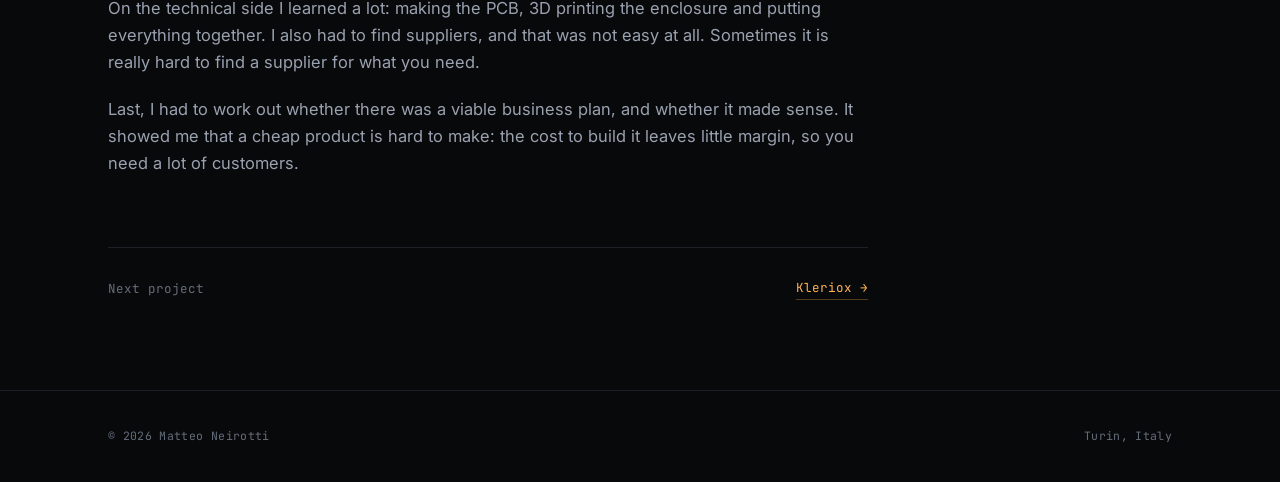
==== commit 7eca16f4: "CRONO: LoRa and time matching text, validation video against Microgate Witty Co-Authored-By: Claude " ====
--- a/projects/crono.html
+++ b/projects/crono.html
@@ -168,6 +168,24 @@
         firmware updates from the phone, and the time matching that makes the time reading
         reliable.
       </p>
+      <p data-it="Le fotocellule parlano con l'unità principale via LoRa, un collegamento radio, quindi senza cavi e senza Wi-Fi. All'accensione l'unità principale trova le fotocellule accese e a ciascuna assegna un ruolo: partenza o intermedia.">
+        The photocells talk to the main unit over LoRa, a radio link, so no cables and no Wi-Fi.
+        When it is switched on, the main unit finds the photocells that are on and gives each one a
+        role: start or intermediate.
+      </p>
+      <p data-it="Ogni dispositivo ha un proprio orologio e gli orologi non partono insieme, quindi il tempo di una fotocellula non si può usare così com'è. Il time matching risolve questo. L'unità principale e la fotocellula si scambiano alcuni messaggi con le letture dei rispettivi orologi, e da quelli si calcola la differenza fra i due orologi, tenendo conto del tempo che impiega il messaggio radio. Quando il sensore scatta, la fotocellula corregge il suo tempo di quella differenza prima di inviarlo, così ogni tempo arriva già riferito all'orologio dell'unità principale. Lo scambio si ripete ogni 30 secondi per tenere gli orologi allineati.">
+        Every device has its own clock, and the clocks do not start together, so a time from a
+        photocell cannot be used as it is. Time matching fixes that. The main unit and the
+        photocell exchange a few messages with their clock readings, and from those they work out
+        the difference between the two clocks, taking into account the time the radio message
+        takes. When the sensor triggers, the photocell corrects its time by that difference before
+        sending it, so every time arrives already on the main unit's clock. The exchange repeats
+        every 30 seconds to keep the clocks aligned.
+      </p>
+      <p data-it="La fotocellula di partenza può anche gestire la partenza sonora: due bip, una pausa casuale e un bip finale più lungo. Il tempo di partenza viene preso su quel bip finale.">
+        The start photocell can also run the audible start: two beeps, a random pause and a longer
+        final beep. The start time is taken at that final beep.
+      </p>
       <p data-it="Volevo che CRONO potesse migliorare anche dopo la vendita, quindi il telefono può aggiornare anche il firmware via Bluetooth.">
         I wanted CRONO to be able to improve after it was sold, so the phone can also update the
         firmware over Bluetooth.
@@ -209,20 +227,12 @@
         would have changed no training decision.
       </p>
 
-      <!-- ============================================================
-           VALIDATION VIDEO  (waiting for the file)
-           Put the video in assets/video/crono-validation.mp4 (and a still
-           frame in assets/img/crono/validation-poster.jpg), then uncomment.
-           ============================================================ -->
-      <!--
       <figure>
-        <video controls preload="metadata" playsinline poster="../assets/img/crono/validation-poster.jpg">
+        <video controls muted preload="metadata" playsinline poster="../assets/img/crono/validation-poster.jpg">
           <source src="../assets/video/crono-validation.mp4" type="video/mp4">
         </video>
-        <figcaption data-it="La prova di validazione, con il Microgate Witty accanto.">The validation test, with the Microgate Witty next to it.</figcaption>
+        <figcaption data-it="La prova di validazione: l'app di CRONO sul telefono e il Microgate Witty sotto, sulla stessa corsa.">The validation test: the CRONO app on the phone and the Microgate Witty below it, on the same run.</figcaption>
       </figure>
-      -->
-
       <p data-it-html="Il prototipo aveva anche una funzione che i sistemi concorrenti non avevano: lo <strong>start sonoro generato dalla fotocellula di partenza</strong>. Microgate e Freelap richiedono un tablet o un comando esterno. Con CRONO un atleta che si allena da solo può far partire la prova senza l'aiuto di nessuno.">
         The prototype also had one feature the competing systems did not: an <strong>audible start
         generated by the start photocell itself</strong>. Microgate and Freelap need a tablet or an
